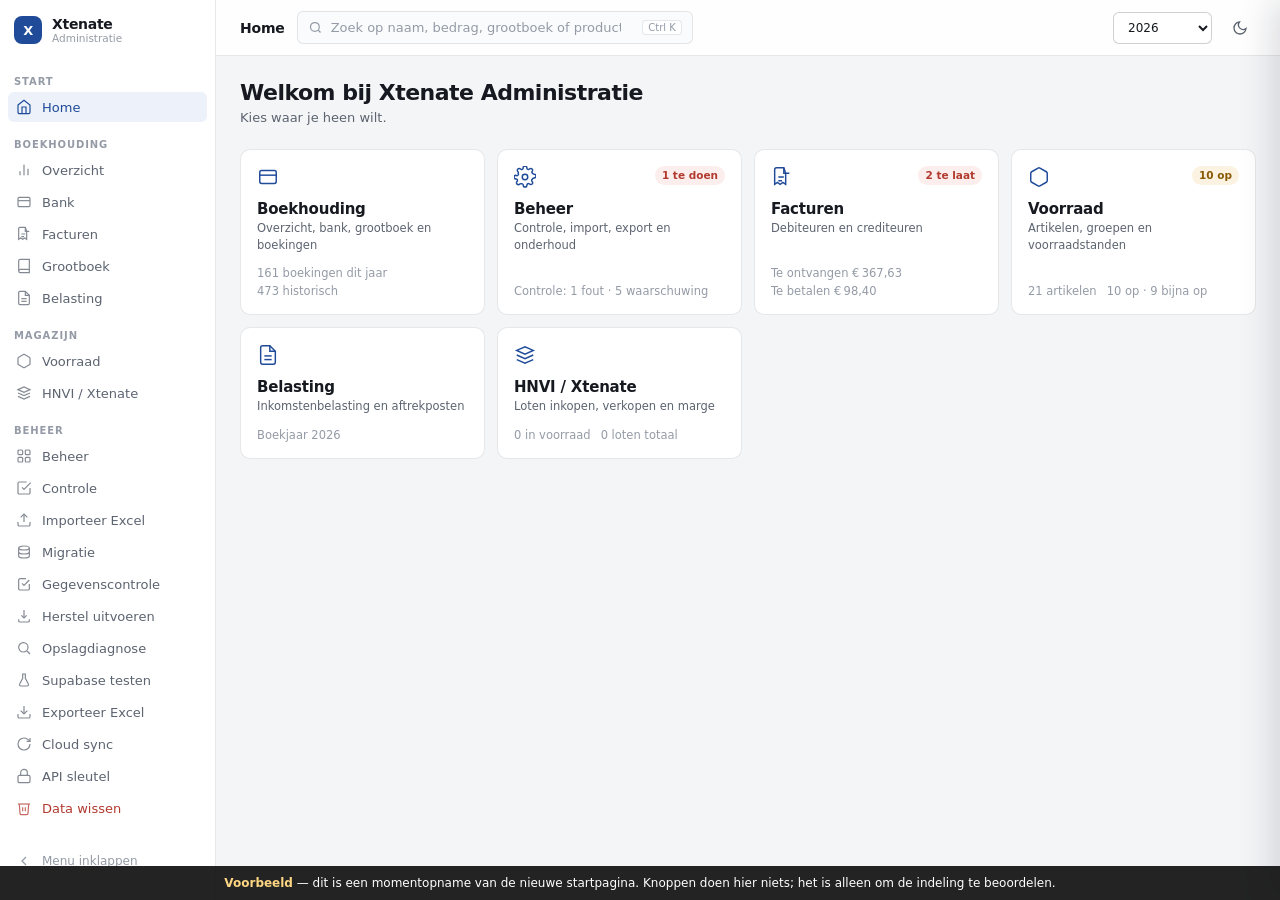
==== voorbeeld-home.html @ 15dc816d "Add files via upload" ====
<!doctype html>
<html lang="nl" data-theme="light"><head>
<meta charset="UTF-8">
<meta name="viewport" content="width=device-width, initial-scale=1.0">
<meta name="color-scheme" content="light dark">
<title>Xtenate Administratie</title>
<link rel="icon" href="icon-192.png">
<link rel="apple-touch-icon" href="icon-180.png">







<style>:root { --bg: #f4f5f7; --surface: #ffffff; --surface-2: #fafbfc; --surface-hover: #f4f5f7; --border: rgba(16,22,32,0.10); --border-strong: rgba(16,22,32,0.20); --text: #16191f; --text-muted: #5c6470; --text-hint: #949bA6; --accent: #1f4b99; --accent-bg: #ecf1fa; --accent-contrast: #ffffff; --green: #0e7a52; --green-bg: #e8f4ef; --red: #b23a2f; --red-bg: #fbeeec; --blue: #1f4b99; --blue-bg: #ecf1fa; --amber: #8a5a06; --amber-bg: #fbf2e2; --purple: #5245b8; --purple-bg: #eeecfa; --gray-bg: #eef0f3; --ch-1: #1f4b99; --ch-2: #0e7a52; --ch-3: #c2672a; --ch-4: #5245b8; --ch-5: #a03a6b; --ch-6: #4a7a94; --ch-grid: rgba(16,22,32,0.08); --radius: 10px; --radius-sm: 6px; --radius-lg: 14px; --shadow-sm: 0 1px 2px rgba(16,22,32,.05); --shadow-md: 0 4px 16px rgba(16,22,32,.10); --shadow-lg: -8px 0 32px rgba(16,22,32,.14); --sp-1: 4px; --sp-2: 8px; --sp-3: 12px; --sp-4: 16px; --sp-5: 24px; --sp-6: 32px; --sp-7: 48px; --sidebar-w: 216px; --sidebar-w-collapsed: 60px; --topbar-h: 56px; --content-max: 1180px; font-size: 14px; color-scheme: light; }
[data-theme="dark"] { --bg: #0e1116; --surface: #161a21; --surface-2: #1b2029; --surface-hover: #1f242e; --border: rgba(255,255,255,0.10); --border-strong: rgba(255,255,255,0.22); --text: #e6e9ee; --text-muted: #98a1ae; --text-hint: #6d7684; --accent: #7ba3e8; --accent-bg: #1a2435; --accent-contrast: #0e1116; --green: #4fc08d; --green-bg: #12271f; --red: #f08579; --red-bg: #2b1815; --blue: #7ba3e8; --blue-bg: #1a2435; --amber: #e0a94e; --amber-bg: #2a2010; --purple: #a89bf0; --purple-bg: #1f1b33; --gray-bg: #232935; --ch-1: #6f9ae8; --ch-2: #4fc08d; --ch-3: #e0955c; --ch-4: #a89bf0; --ch-5: #e07fae; --ch-6: #6fb1cc; --ch-grid: rgba(255,255,255,0.08); --shadow-sm: 0 1px 2px rgba(0,0,0,.4); --shadow-md: 0 4px 16px rgba(0,0,0,.45); --shadow-lg: -8px 0 32px rgba(0,0,0,.55); color-scheme: dark; }
* { box-sizing: border-box; margin: 0px; padding: 0px; }
body { font-family: -apple-system, BlinkMacSystemFont, "Segoe UI", Inter, system-ui, sans-serif; background: var(--bg); color: var(--text); min-height: 100vh; -webkit-font-smoothing: antialiased; font-feature-settings: "tnum", "cv05"; }
.num, .val, td, th, .metric .val, .kpi-val, table { font-variant-numeric: tabular-nums; }
.gbnr { font-family: ui-monospace, "SF Mono", "Cascadia Mono", Menlo, Consolas, monospace; font-size: 11px; letter-spacing: -0.2px; color: var(--text-muted); }
.eyebrow { font-size: 10px; font-weight: 600; text-transform: uppercase; letter-spacing: 0.9px; color: var(--text-hint); }
a { color: var(--accent); }
:focus-visible { outline: 2px solid var(--accent); outline-offset: 2px; border-radius: 3px; }
::-webkit-scrollbar { width: 10px; height: 10px; }
::-webkit-scrollbar-thumb { background-image: ; background-position-x: ; background-position-y: ; background-size: ; background-repeat: ; background-attachment: ; background-origin: ; background-color: ; border-radius: 6px; border: 3px solid transparent; background-clip: content-box; }
::-webkit-scrollbar-track { background: transparent; }
@media (prefers-reduced-motion: reduce) {
  *, ::before, ::after { transition: none !important; animation: auto ease 0s 1 normal none running none !important; }
}
.app { display: flex; min-height: 100vh; }
.sidebar { width: var(--sidebar-w); background: var(--surface); border-right: 1px solid var(--border); padding: var(--sp-4) 0 var(--sp-5); flex-shrink: 0; position: fixed; top: 0px; left: 0px; height: 100vh; overflow: hidden auto; z-index: 40; transition: width 0.18s; display: flex; flex-direction: column; }
body.nav-collapsed .sidebar { width: var(--sidebar-w-collapsed); }
.brand { display: flex; align-items: center; gap: 10px; padding: 0 14px var(--sp-4); }
.brand-mark { width: 28px; height: 28px; border-radius: 8px; flex-shrink: 0; background: var(--accent); color: var(--accent-contrast); display: flex; align-items: center; justify-content: center; font-size: 13px; font-weight: 700; letter-spacing: -0.5px; }
.brand-text { min-width: 0px; }
.brand-name { font-size: 14px; font-weight: 600; letter-spacing: -0.3px; white-space: nowrap; }
.brand-sub { font-size: 10.5px; color: var(--text-hint); white-space: nowrap; }
body.nav-collapsed .brand-text { display: none; }
.nav-section { font-size: 10px; font-weight: 600; text-transform: uppercase; letter-spacing: 0.9px; color: var(--text-hint); padding: var(--sp-4) 14px var(--sp-1); white-space: nowrap; }
body.nav-collapsed .nav-section { font-size: 0px; padding: var(--sp-3) 14px var(--sp-1); position: relative; }
body.nav-collapsed .nav-section::after { content: ""; display: block; height: 1px; background: var(--border); }
.nav-item { display: flex; align-items: center; gap: 10px; margin: 1px 8px; padding: 7px 8px; border-radius: var(--radius-sm); cursor: pointer; color: var(--text-muted); font-size: 13px; user-select: none; transition: background 0.12s, color 0.12s; white-space: nowrap; }
.nav-item:hover { color: var(--text); background: var(--surface-hover); }
.nav-item.active { color: var(--accent); background: var(--accent-bg); font-weight: 500; }
.nav-item svg { flex-shrink: 0; opacity: 0.75; }
.nav-item.active svg { opacity: 1; }
.nav-label { overflow: hidden; text-overflow: ellipsis; }
body.nav-collapsed .nav-label { display: none; }
body.nav-collapsed .nav-item { justify-content: center; padding: 8px; }
.nav-spacer { flex: 1 1 0%; }
.nav-collapse-btn { display: flex; align-items: center; gap: 10px; margin: var(--sp-2) 8px 0; padding: 7px 8px; border: none; background: none; cursor: pointer; color: var(--text-hint); font-size: 12px; font-family: inherit; border-radius: var(--radius-sm); width: calc(100% - 16px); }
.nav-collapse-btn:hover { background: var(--surface-hover); color: var(--text); }
.nav-collapse-btn svg { transition: transform 0.18s; flex-shrink: 0; }
body.nav-collapsed .nav-collapse-btn svg { transform: rotate(180deg); }
body.nav-collapsed .nav-collapse-btn { justify-content: center; }
body.nav-collapsed .nav-collapse-btn span { display: none; }
.main { margin-left: var(--sidebar-w); flex: 1 1 0%; min-width: 0px; transition: margin-left 0.18s; }
body.nav-collapsed .main { margin-left: var(--sidebar-w-collapsed); }
.topbar { position: sticky; top: 0px; z-index: 30; height: var(--topbar-h); background: color-mix(in srgb, var(--surface) 88%, transparent); backdrop-filter: blur(10px); border-bottom: 1px solid var(--border); display: flex; align-items: center; gap: var(--sp-3); padding: 0 var(--sp-5); }
.topbar-title { font-size: 14px; font-weight: 600; letter-spacing: -0.2px; white-space: nowrap; }
.topbar-spacer { flex: 1 1 0%; }
.menu-toggle { display: none; background: none; border: none; cursor: pointer; color: var(--text); padding: 6px; border-radius: var(--radius-sm); }
.menu-toggle:hover { background: var(--surface-hover); }
.page-wrap { padding: var(--sp-5); max-width: var(--content-max); }
.page { display: none; }
.page.active { display: block; }
.page-head { display: flex; align-items: baseline; gap: var(--sp-3); margin-bottom: var(--sp-4); flex-wrap: wrap; }
.page-title { font-size: 21px; font-weight: 600; letter-spacing: -0.5px; }
.page-sub { font-size: 12.5px; color: var(--text-muted); }
.section-head { display: flex; align-items: center; justify-content: space-between; gap: var(--sp-3); margin: var(--sp-5) 0 var(--sp-3); }
.section-head:first-child { margin-top: 0px; }
.nav-backdrop { display: none; position: fixed; inset: 0px; background: rgba(0, 0, 0, 0.45); z-index: 35; }
.nav-backdrop.open { display: block; }
.page > .page-title { margin-bottom: var(--sp-4); }
.kpi-grid { display: grid; grid-template-columns: repeat(4, 1fr); gap: var(--sp-3); margin-bottom: var(--sp-3); }
.kpi { background: var(--surface); border: 1px solid var(--border); border-radius: var(--radius); padding: var(--sp-4); box-shadow: var(--shadow-sm); min-width: 0px; }
.kpi-lbl { font-size: 11px; color: var(--text-muted); margin-bottom: 6px; display: flex; align-items: center; gap: 5px; }
.kpi-val { font-size: 24px; font-weight: 600; letter-spacing: -0.8px; line-height: 1.15; }
.kpi-sub { font-size: 11px; color: var(--text-hint); margin-top: 5px; }
.kpi--secondary { padding: var(--sp-3) var(--sp-4); }
.kpi--secondary .kpi-val { font-size: 17px; letter-spacing: -0.4px; }
.metrics { display: grid; grid-template-columns: repeat(auto-fit, minmax(150px, 1fr)); gap: var(--sp-3); margin-bottom: var(--sp-4); }
.metric { background: var(--surface); border: 1px solid var(--border); border-radius: var(--radius); padding: var(--sp-3) var(--sp-4); box-shadow: var(--shadow-sm); min-width: 0px; }
.metric .lbl { font-size: 11px; color: var(--text-muted); margin-bottom: 6px; }
.metric .val { font-size: 19px; font-weight: 600; letter-spacing: -0.4px; line-height: 1.15; }
.metric .sub { font-size: 11px; color: var(--text-hint); margin-top: 5px; }
.pos { color: var(--green); }
.neg { color: var(--red); }
.muted { color: var(--text-muted); }
.card { background: var(--surface); border: 1px solid var(--border); border-radius: var(--radius); padding: var(--sp-4); margin-bottom: var(--sp-3); box-shadow: var(--shadow-sm); }
.card-title { font-size: 11px; font-weight: 600; text-transform: uppercase; letter-spacing: 0.8px; color: var(--text-muted); margin-bottom: var(--sp-4); }
.card-flush { padding: 0px; }
.card-flush .card-title { padding: var(--sp-4) var(--sp-4) 0; margin-bottom: var(--sp-3); }
.grid2 { display: grid; grid-template-columns: 1fr 1fr; gap: var(--sp-3); margin-bottom: var(--sp-3); }
.grid3 { display: grid; grid-template-columns: 2fr 1fr; gap: var(--sp-3); margin-bottom: var(--sp-3); }
.chart-box { position: relative; height: 220px; }
.chart-box.sm { height: 180px; }
.badge { display: inline-block; font-size: 10px; font-weight: 500; padding: 2px 7px; border-radius: 20px; white-space: nowrap; }
.badge-green { background: var(--green-bg); color: var(--green); }
.badge-red { background: var(--red-bg); color: var(--red); }
.badge-blue { background: var(--blue-bg); color: var(--blue); }
.badge-amber { background: var(--amber-bg); color: var(--amber); }
.badge-purple { background: var(--purple-bg); color: var(--purple); }
.badge-gray { background: var(--gray-bg); color: var(--text-muted); }
.table-wrap { overflow-x: auto; }
.table-scroll { max-height: 560px; overflow-y: auto; }
table { width: 100%; border-collapse: collapse; font-size: 12.5px; }
th { text-align: left; color: var(--text-muted); font-weight: 500; font-size: 11px; padding: 9px 10px; border-bottom: 1px solid var(--border); white-space: nowrap; position: sticky; top: 0px; z-index: 2; background: var(--surface-2); }
.table-scroll th { box-shadow: inset 0 -1px 0 var(--border); }
td { padding: 8px 10px; border-bottom: 1px solid var(--border); vertical-align: middle; }
tbody tr:last-child td { border-bottom: none; }
tbody tr:hover td { background: var(--surface-hover); }
.td-trunc { max-width: 220px; overflow: hidden; text-overflow: ellipsis; white-space: nowrap; }
.row-click { cursor: pointer; }
.row-click.is-selected td { background: var(--accent-bg); }
th.sortable { cursor: pointer; user-select: none; }
th.sortable:hover { color: var(--text); }
th.sortable::after { content: "↕"; opacity: 0.28; margin-left: 5px; font-size: 10px; }
th.sortable.sort-asc::after { content: "↑"; opacity: 1; color: var(--accent); }
th.sortable.sort-desc::after { content: "↓"; opacity: 1; color: var(--accent); }
.empty { text-align: center; padding: var(--sp-7) var(--sp-4); color: var(--text-muted); }
.empty-icon { width: 40px; height: 40px; margin: 0 auto var(--sp-3); border-radius: var(--radius); background: var(--gray-bg); display: flex; align-items: center; justify-content: center; color: var(--text-hint); }
.empty-title { font-size: 13.5px; font-weight: 500; color: var(--text); margin-bottom: 4px; }
.empty-text { font-size: 12.5px; max-width: 340px; margin: 0px auto; line-height: 1.55; }
.empty-text + .btn { margin-top: var(--sp-4); }
.toolbar { display: flex; gap: var(--sp-2); margin-bottom: var(--sp-4); align-items: center; flex-wrap: wrap; }
select, input[type="text"], input[type="number"], input[type="date"], input[type="search"], input[type="password"] { font-size: 12.5px; padding: 7px 10px; border: 1px solid var(--border-strong); border-radius: var(--radius-sm); background: var(--surface); color: var(--text); outline: none; font-family: inherit; }
select:hover, input:hover { border-color: var(--text-hint); }
select:focus, input:focus { border-color: var(--accent); box-shadow: 0 0 0 3px var(--accent-bg); }
label { color: var(--text-muted); }
.btn { font-size: 12.5px; padding: 7px 14px; border: 1px solid var(--border-strong); border-radius: var(--radius-sm); background: var(--surface); color: var(--text); cursor: pointer; font-family: inherit; display: inline-flex; align-items: center; gap: 6px; transition: background 0.12s, border-color 0.12s; }
.btn:hover { background: var(--surface-hover); border-color: var(--text-hint); }
.btn-primary { background: var(--accent); color: var(--accent-contrast); border-color: var(--accent); }
.btn-primary:hover { background: var(--accent); border-color: var(--accent); filter: brightness(1.08); }
.btn-danger { color: var(--red); border-color: var(--red); background: rgba(255, 59, 48, 0.1); }
.btn-danger:hover { background: rgba(255, 59, 48, 0.2); border-color: var(--red); }
.btn-ghost { border-color: transparent; background: none; }
.btn-ghost:hover { background: var(--surface-hover); border-color: transparent; }
.btn-ml { margin-left: auto; }
.btn-sm { font-size: 11px; padding: 4px 9px; }
.btn-icon { padding: 7px; }
.icon-btn { width: 32px; height: 32px; display: inline-flex; align-items: center; justify-content: center; border: 1px solid transparent; border-radius: var(--radius-sm); background: none; color: var(--text-muted); cursor: pointer; flex-shrink: 0; }
.icon-btn:hover { background: var(--surface-hover); color: var(--text); }
.search-wrap { position: relative; flex: 1 1 0%; max-width: 440px; }
.search-field { display: flex; align-items: center; gap: 8px; background: var(--surface-2); border: 1px solid var(--border); border-radius: var(--radius-sm); padding: 0px 10px; }
.search-field:focus-within { border-color: var(--accent); box-shadow: 0 0 0 3px var(--accent-bg); }
.search-field svg { color: var(--text-hint); flex-shrink: 0; }
#global-search { flex: 1 1 0%; border: none; background: none; padding: 8px 0px; font-size: 13px; color: var(--text); outline: none; min-width: 0px; }
#global-search:hover, #global-search:focus { border: none; box-shadow: none; }
#global-search::placeholder { color: var(--text-hint); }
.kbd { font-size: 10px; font-family: inherit; color: var(--text-hint); border: 1px solid var(--border); border-radius: 4px; padding: 1px 5px; background: var(--surface); white-space: nowrap; flex-shrink: 0; }
.search-results { display: none; position: absolute; top: calc(100% + 6px); left: 0px; right: 0px; background: var(--surface); border: 1px solid var(--border); border-radius: var(--radius); box-shadow: var(--shadow-md); max-height: 60vh; overflow-y: auto; z-index: 50; padding: 6px; }
.search-results.open { display: block; }
.sr-group { font-size: 10px; font-weight: 600; text-transform: uppercase; letter-spacing: 0.8px; color: var(--text-hint); padding: 8px 10px 4px; }
.sr-item { display: flex; align-items: center; gap: 10px; padding: 8px 10px; border-radius: var(--radius-sm); cursor: pointer; }
.sr-item:hover, .sr-item.is-active { background: var(--surface-hover); }
.sr-main { flex: 1 1 0%; min-width: 0px; }
.sr-title { font-size: 12.5px; overflow: hidden; text-overflow: ellipsis; white-space: nowrap; }
.sr-meta { font-size: 10.5px; color: var(--text-muted); margin-top: 1px; }
.sr-amount { font-size: 12.5px; font-weight: 600; flex-shrink: 0; }
.sr-empty { padding: var(--sp-4) 10px; font-size: 12.5px; color: var(--text-muted); text-align: center; }
.drawer-backdrop { display: none; position: fixed; inset: 0px; background: rgba(0, 0, 0, 0.3); z-index: 60; }
.drawer-backdrop.open { display: block; }
.drawer { position: fixed; top: 0px; right: 0px; height: 100vh; width: 380px; max-width: 92vw; background: var(--surface); border-left: 1px solid var(--border); box-shadow: var(--shadow-lg); z-index: 61; transform: translateX(100%); transition: transform 0.2s; display: flex; flex-direction: column; }
.drawer.open { transform: translateX(0px); }
.drawer-head { display: flex; align-items: center; justify-content: space-between; gap: var(--sp-3); padding: var(--sp-4) var(--sp-4); border-bottom: 1px solid var(--border); }
.drawer-head h3 { font-size: 14px; font-weight: 600; letter-spacing: -0.2px; }
.drawer-body { padding: var(--sp-4); overflow-y: auto; flex: 1 1 0%; }
.drawer-amount { font-size: 26px; font-weight: 600; letter-spacing: -0.8px; margin-bottom: 2px; }
.drawer-when { font-size: 12px; color: var(--text-muted); margin-bottom: var(--sp-5); }
.dl-row { display: flex; justify-content: space-between; gap: var(--sp-4); padding: 9px 0px; border-bottom: 1px solid var(--border); font-size: 12.5px; }
.dl-row:last-child { border-bottom: none; }
.dl-key { color: var(--text-muted); flex-shrink: 0; }
.dl-val { text-align: right; word-break: break-word; }
.modal-overlay { display: none; position: fixed; inset: 0px; background: rgba(0, 0, 0, 0.4); z-index: 100; align-items: center; justify-content: center; padding: var(--sp-4); }
.modal-overlay.open { display: flex; }
.modal { background: var(--surface); border-radius: var(--radius-lg); border: 1px solid var(--border); padding: var(--sp-5); width: 460px; max-width: 100%; max-height: 90vh; overflow-y: auto; box-shadow: var(--shadow-md); }
.modal h3 { font-size: 15px; font-weight: 600; margin-bottom: var(--sp-4); letter-spacing: -0.3px; }
.form-grid { display: grid; grid-template-columns: 1fr 1fr; gap: var(--sp-3); }
.form-group { display: flex; flex-direction: column; gap: 4px; }
.form-group.full { grid-column: 1 / -1; }
.form-group label { font-size: 11px; font-weight: 500; color: var(--text-muted); }
.form-group select, .form-group input { width: 100%; }
.modal-actions { display: flex; flex-wrap: wrap; gap: var(--sp-2); justify-content: flex-end; margin-top: var(--sp-4); }
.alert { border-radius: var(--radius-sm); padding: 10px 14px; font-size: 12px; margin-bottom: var(--sp-4); display: flex; gap: 8px; align-items: flex-start; line-height: 1.5; }
.alert-warn { background: var(--amber-bg); color: var(--amber); border: 1px solid color-mix(in srgb, var(--amber) 25%, transparent); }
.alert-info { background: var(--blue-bg); color: var(--blue); border: 1px solid color-mix(in srgb, var(--blue) 25%, transparent); }
.alert-ok { background: var(--green-bg); color: var(--green); border: 1px solid color-mix(in srgb, var(--green) 25%, transparent); }
.alert-error { background: var(--red-bg); color: var(--red); border: 1px solid color-mix(in srgb, var(--red) 25%, transparent); }
.vtabs { display: flex; gap: var(--sp-2); margin-bottom: var(--sp-4); border-bottom: 1px solid var(--border); }
.vtab { padding: 8px 14px; cursor: pointer; font-size: 13px; color: var(--text-muted); border-bottom: 2px solid transparent; margin-bottom: -1px; }
.vtab.active { color: var(--accent); border-bottom-color: var(--accent); font-weight: 500; }
.uitsch-grid { display: grid; grid-template-columns: 1fr 1fr; gap: var(--sp-2); }
.uitsch-item { background: var(--surface); border: 1px solid var(--border); border-radius: var(--radius); padding: 11px 14px; display: flex; align-items: center; gap: 10px; box-shadow: var(--shadow-sm); }
.uitsch-icon { width: 32px; height: 32px; border-radius: var(--radius-sm); display: flex; align-items: center; justify-content: center; flex-shrink: 0; }
.uitsch-info { flex: 1 1 0%; min-width: 0px; }
.uitsch-naam { font-size: 12px; overflow: hidden; text-overflow: ellipsis; white-space: nowrap; }
.uitsch-meta { font-size: 10px; color: var(--text-muted); margin-top: 1px; }
.uitsch-bedrag { font-size: 12.5px; font-weight: 600; flex-shrink: 0; }
.ib-row { display: flex; justify-content: space-between; padding: 7px 0px; border-bottom: 1px solid var(--border); font-size: 12.5px; }
.ib-row:last-child { border-bottom: none; }
.ib-total { display: flex; justify-content: space-between; padding: 10px 0px 0px; font-size: 13.5px; font-weight: 600; border-top: 1px solid var(--border-strong); margin-top: 4px; letter-spacing: -0.2px; }
.stock-ok { background: var(--green-bg); color: var(--green); font-size: 10px; font-weight: 500; padding: 2px 7px; border-radius: 20px; }
.stock-uit { background: var(--red-bg); color: var(--red); font-size: 10px; font-weight: 500; padding: 2px 7px; border-radius: 20px; }
.sell-link { color: var(--accent); cursor: pointer; font-size: 11px; text-decoration: underline; }
.tbl-compact { font-size: 12.5px; }
.tbl-compact td { padding: 7px 10px; }
.tbl-compact th { padding: 8px 10px; }
.gb-rij { cursor: pointer; }
.gb-rij:focus-visible { outline-offset: -2px; }
.table-totaal { display: flex; align-items: center; justify-content: space-between; padding: 11px 16px; border-top: 1px solid var(--border-strong); font-size: 12px; color: var(--text-muted); background: var(--surface-2); border-radius: 0 0 var(--radius) var(--radius); }
.table-totaal:empty { display: none; }
.vtab { border-radius: var(--radius-sm) var(--radius-sm) 0 0; }
.vtabs { overflow-x: auto; scrollbar-width: none; }
.vtabs::-webkit-scrollbar { display: none; }
.vtab { white-space: nowrap; }
.bulkbar { display: flex; align-items: center; gap: var(--sp-2); background: var(--accent-bg); border: 1px solid color-mix(in srgb, var(--accent) 30%, transparent); border-radius: var(--radius); padding: 9px var(--sp-4); margin-bottom: var(--sp-3); font-size: 12.5px; color: var(--text); flex-wrap: wrap; }
.meldbar { display: flex; align-items: center; gap: var(--sp-3); background: var(--surface); border: 1px solid var(--border); border-radius: var(--radius); padding: 9px var(--sp-4); margin-bottom: var(--sp-3); font-size: 12.5px; box-shadow: var(--shadow-sm); }
.meldbar span { flex: 1 1 0%; }
.vtab-actie { color: var(--accent); font-weight: 500; }
.vtab-actie:hover { background: var(--accent-bg); }
.groep-rij { display: flex; align-items: center; gap: var(--sp-2); }
.groep-rij input { flex: 1 1 0%; min-width: 0px; }
.ctrl-regel { border-bottom: 1px solid var(--border); }
.ctrl-regel:last-child { border-bottom: none; }
.ctrl-kop { display: flex; align-items: center; gap: var(--sp-3); width: 100%; padding: 11px var(--sp-4); background: none; border: none; font-family: inherit; font-size: 13px; color: var(--text); text-align: left; cursor: pointer; }
.ctrl-kop[disabled] { cursor: default; }
.ctrl-kop:not([disabled]):hover { background: var(--surface-hover); }
.ctrl-icoon { width: 22px; height: 22px; border-radius: 50%; flex-shrink: 0; display: flex; align-items: center; justify-content: center; }
.ctrl-titel { flex: 1 1 0%; min-width: 0px; }
.ctrl-goed { font-size: 11px; color: var(--text-hint); flex-shrink: 0; }
.ctrl-pijl { color: var(--text-hint); display: flex; flex-shrink: 0; transition: transform 0.15s; }
.ctrl-regel.is-open .ctrl-pijl { transform: rotate(180deg); }
.ctrl-detail { padding: 0 var(--sp-4) var(--sp-4) 50px; }
.ctrl-uitleg { font-size: 12px; color: var(--text-muted); line-height: 1.55; margin-bottom: var(--sp-3); max-width: 62ch; }
.ctrl-items { display: flex; flex-direction: column; gap: 4px; }
.ctrl-item { display: flex; align-items: center; gap: var(--sp-3); width: 100%; padding: 8px 10px; text-align: left; background: var(--surface-2); border: 1px solid var(--border); border-radius: var(--radius-sm); cursor: pointer; font-family: inherit; color: var(--text); }
.ctrl-item:hover { border-color: var(--accent); background: var(--accent-bg); }
.ctrl-item-main { flex: 1 1 0%; min-width: 0px; }
.ctrl-item-label { display: block; font-size: 12.5px; overflow: hidden; text-overflow: ellipsis; white-space: nowrap; }
.ctrl-item-sub { display: block; font-size: 11px; color: var(--text-muted); margin-top: 1px; }
.ctrl-item-ga { font-size: 11px; color: var(--accent); flex-shrink: 0; white-space: nowrap; }
.ctrl-meer { font-size: 11.5px; color: var(--text-hint); padding: 6px 10px; }
@media (max-width: 720px) {
  .ctrl-detail { padding-left: var(--sp-4); }
  .ctrl-item-ga { display: none; }
}
.ctrl-ok .ctrl-icoon { background: var(--green-bg); color: var(--green); }
.ctrl-waarschuwing .ctrl-icoon { background: var(--amber-bg); color: var(--amber); }
.ctrl-fout .ctrl-icoon { background: var(--red-bg); color: var(--red); }
.ctrl-fout .ctrl-titel { font-weight: 500; }
.ctrl-item { flex-wrap: wrap; padding: 0px; overflow: hidden; }
.ctrl-item-main { flex: 1 1 0%; min-width: 0px; display: block; text-align: left; background: none; border: none; font-family: inherit; color: inherit; padding: 9px 10px; cursor: pointer; }
.ctrl-item-main:hover { background: var(--surface-hover); }
.ctrl-item-acties { display: flex; gap: 2px; align-items: center; padding: 0px 8px 0px 0px; flex-shrink: 0; }
.ctrl-item-acties .btn { color: var(--text-muted); }
.ctrl-item-acties .btn:hover { color: var(--text); }
.ctrl-item-ga { display: block; font-size: 11px; color: var(--accent); margin-top: 3px; }
.ctrl-controle-acties { display: flex; align-items: center; gap: var(--sp-3); margin-bottom: var(--sp-3); }
@media (max-width: 720px) {
  .ctrl-item-acties { padding: 0px 8px 8px; width: 100%; justify-content: flex-end; }
  .ctrl-item-ga { display: none; }
}
.auth-scherm { position: fixed; inset: 0px; z-index: 200; background: var(--bg); display: flex; align-items: center; justify-content: center; padding: var(--sp-4); }
body.niet-ingelogd .app { visibility: hidden; }
.auth-kaart { background: var(--surface); border: 1px solid var(--border); border-radius: var(--radius-lg); box-shadow: var(--shadow-md); padding: var(--sp-6); width: 380px; max-width: 100%; }
.auth-merk { display: flex; align-items: center; gap: 12px; margin-bottom: var(--sp-6); }
.auth-naam { font-size: 15px; font-weight: 600; letter-spacing: -0.3px; }
.auth-sub { font-size: 11.5px; color: var(--text-hint); }
.auth-tekst { font-size: 12.5px; color: var(--text-muted); line-height: 1.6; }
.auth-tekst code { font-family: var(--font-mono, ui-monospace, monospace); font-size: 11.5px; background: var(--gray-bg); padding: 1px 5px; border-radius: 4px; }
.auth-herstel { margin-top: var(--sp-3); }
.auth-probleem-titel { font-size: 14px; font-weight: 600; margin-bottom: 6px; color: var(--red); }
.auth-voet { font-size: 11px; color: var(--text-hint); text-align: center; margin-top: var(--sp-4); }
.auth-kaart .form-group input { width: 100%; padding: 9px 11px; font-size: 13px; }
.account-blok { margin: var(--sp-2) 8px 0; padding: var(--sp-3) 8px 0; border-top: 1px solid var(--border); }
.account-info { display: flex; align-items: center; gap: 8px; font-size: 11.5px; color: var(--text-muted); margin-bottom: 6px; min-width: 0px; }
.account-email { overflow: hidden; text-overflow: ellipsis; white-space: nowrap; }
.account-blok .btn { width: 100%; justify-content: flex-start; color: var(--text-muted); }
.account-blok .btn:hover { color: var(--text); }
body.nav-collapsed .account-email, body.nav-collapsed .account-uitlog-tekst { display: none; }
body.nav-collapsed .account-info { justify-content: center; }
body.nav-collapsed .account-blok .btn { justify-content: center; }
@media (max-width: 720px) {
  body.nav-collapsed .account-email, body.nav-collapsed .account-uitlog-tekst { display: inline; }
  .auth-kaart { padding: var(--sp-5); }
}
.mig-fasen { display: flex; align-items: center; gap: 6px; flex-wrap: wrap; padding: var(--sp-3) 0 var(--sp-4); margin-bottom: var(--sp-3); border-bottom: 1px solid var(--border); }
.mig-fase { display: flex; align-items: center; gap: 6px; font-size: 12px; white-space: nowrap; }
.mig-bol { width: 20px; height: 20px; border-radius: 50%; flex-shrink: 0; display: flex; align-items: center; justify-content: center; font-size: 11px; font-weight: 600; }
.mig-fase.klaar { color: var(--green); }
.mig-fase.klaar .mig-bol { background: var(--green-bg); color: var(--green); }
.mig-fase.bezig { color: var(--accent); font-weight: 500; }
.mig-fase.bezig .mig-bol { background: var(--accent); color: var(--accent-contrast); }
.mig-fase.wacht { color: var(--text-hint); }
.mig-fase.wacht .mig-bol { background: var(--gray-bg); color: var(--text-hint); }
.mig-pijl { color: var(--text-hint); font-size: 12px; }
.home-welkom { margin-bottom: var(--sp-5, 20px); }
.home-titel { font-size: 22px; font-weight: 600; letter-spacing: -0.5px; margin: 0px 0px 4px; line-height: 1.2; }
.home-sub { font-size: 13px; color: var(--text-muted); margin: 0px; }
.home-tegels { display: grid; grid-template-columns: repeat(auto-fill, minmax(210px, 1fr)); gap: var(--sp-3); }
.home-tegel { display: flex; flex-direction: column; align-items: flex-start; gap: 2px; text-align: left; width: 100%; min-width: 0px; padding: var(--sp-4); min-height: 132px; background: var(--surface); border: 1px solid var(--border); border-radius: var(--radius); cursor: pointer; font: inherit; color: inherit; transition: border-color 0.12s, background 0.12s, transform 0.12s; }
.home-tegel:hover { background: var(--surface-hover); border-color: var(--border-strong); }
.home-tegel:active { transform: translateY(1px); }
.home-tegel:focus-visible { outline: 2px solid var(--accent); outline-offset: 2px; }
.home-tegel-kop { display: flex; align-items: flex-start; justify-content: space-between; width: 100%; min-width: 0px; gap: 8px; margin-bottom: 10px; flex-wrap: wrap; }
.home-tegel-icoon { color: var(--accent); display: flex; }
.home-tegel-icoon svg { width: 22px; height: 22px; }
.home-tegel-merk { font-size: 10.5px; font-weight: 600; line-height: 1.4; padding: 2px 7px; border-radius: 999px; white-space: nowrap; background: var(--gray-bg, var(--surface-hover)); color: var(--text-muted); min-width: 0px; overflow-wrap: anywhere; }
.home-tegel-merk-fout { background: var(--red-bg); color: var(--red); }
.home-tegel-merk-waarschuwing { background: var(--amber-bg); color: var(--amber); }
.home-tegel-merk-info { background: var(--accent-bg); color: var(--accent); }
.home-tegel-titel { font-size: 15px; font-weight: 600; letter-spacing: -0.2px; overflow-wrap: anywhere; }
.home-tegel-uitleg { font-size: 11.5px; color: var(--text-muted); line-height: 1.45; }
.home-tegel-regels { margin-top: auto; padding-top: 10px; display: flex; flex-wrap: wrap; gap: 4px 10px; font-size: 11.5px; color: var(--text-hint); }
@media (max-width: 400px) {
  .home-tegels { grid-template-columns: repeat(2, minmax(0px, 1fr)); gap: var(--sp-2); }
  .home-tegel { min-height: 118px; padding: var(--sp-3); }
  .home-tegel-titel { font-size: 14px; }
  .home-tegel-uitleg { display: none; }
}
.beheer-groep { margin-bottom: var(--sp-5, 20px); }
.beheer-groep-kop { font-size: 11px; font-weight: 600; text-transform: uppercase; letter-spacing: 0.8px; color: var(--text-muted); margin-bottom: var(--sp-3); }
.home-tegel-gevaar .home-tegel-icoon { color: var(--red); }
.home-tegel-gevaar:hover { border-color: var(--red); background: var(--red-bg); }
@media (max-width: 1080px) {
  .kpi-grid { grid-template-columns: repeat(2, 1fr); }
  .grid3 { grid-template-columns: 1fr; }
}
@media (max-width: 860px) {
  .grid2 { grid-template-columns: 1fr; }
  .uitsch-grid { grid-template-columns: 1fr; }
}
@media (max-width: 720px) {
  .sidebar { transform: translateX(-100%); transition: transform 0.2s; width: var(--sidebar-w); }
  body.nav-open .sidebar { transform: translateX(0px); }
  body.nav-collapsed .sidebar { width: var(--sidebar-w); }
  .main, body.nav-collapsed .main { margin-left: 0px; }
  .menu-toggle { display: inline-flex; }
  .nav-collapse-btn { display: none; }
  body.nav-collapsed .nav-label, body.nav-collapsed .brand-text { display: block; }
  body.nav-collapsed .nav-item { justify-content: flex-start; padding: 7px 8px; }
  body.nav-collapsed .nav-section { font-size: 10px; }
  body.nav-collapsed .nav-section::after { display: none; }
  .topbar { padding: 0 var(--sp-3); gap: var(--sp-2); }
  .topbar-title { display: none; }
  .page-wrap { padding: var(--sp-4) var(--sp-3); }
  .kpi-grid { grid-template-columns: repeat(2, 1fr); gap: var(--sp-2); }
  .kpi { padding: var(--sp-3); }
  .kpi-val { font-size: 19px; }
  .form-grid { grid-template-columns: 1fr; }
  .form-group.full { grid-column: 1; }
  .modal { padding: var(--sp-4); }
  .drawer { width: 100%; }
  .search-wrap { max-width: none; }
  .kbd { display: none; }
  .chart-box { height: 190px; }
}
@media (max-width: 460px) {
  .kpi-grid { grid-template-columns: 1fr; }
  .toolbar { gap: 6px; }
  .toolbar select, .toolbar input { flex: 1 1 44%; min-width: 0px; }
  .btn-ml { margin-left: 0px; flex: 1 1 100%; justify-content: center; }
}

      /* Alleen voor dit voorbeeldbestand */
      .voorbeeld-balk { position:fixed; bottom:0; left:0; right:0; z-index:9999;
        background:#111; color:#fff; font:12px/1.5 system-ui,sans-serif;
        padding:8px 14px; text-align:center; opacity:.92; }
      .voorbeeld-balk b { color:#ffd479; }
    </style></head>
<body class="">

<!-- INLOGSCHERM -->


<div class="app">

<div class="nav-backdrop" id="nav-backdrop" data-onclick="sluitMobielMenu()"></div>

<nav class="sidebar" aria-label="Hoofdmenu">
  <div class="brand">
    <div class="brand-mark" aria-hidden="true">X</div>
    <div class="brand-text">
      <div class="brand-name">Xtenate</div>
      <div class="brand-sub">Administratie</div>
    </div>
  </div>

  <div class="nav-section">Start</div>
  <div class="nav-item active" data-page="home" title="Home" data-onclick="nav('home',this)">
    <svg width="16" height="16" viewBox="0 0 24 24" fill="none" stroke="currentColor" stroke-width="1.8"><path d="M3 9l9-7 9 7v11a2 2 0 01-2 2H5a2 2 0 01-2-2z"></path><polyline points="9 22 9 12 15 12 15 22"></polyline></svg>
    <span class="nav-label">Home</span>
  </div>

  <div class="nav-section">Boekhouding</div>
  <div class="nav-item" data-page="overzicht" title="Overzicht" data-onclick="nav('overzicht',this)">
    <svg width="16" height="16" viewBox="0 0 24 24" fill="none" stroke="currentColor" stroke-width="1.8"><line x1="18" y1="20" x2="18" y2="10"></line><line x1="12" y1="20" x2="12" y2="4"></line><line x1="6" y1="20" x2="6" y2="14"></line></svg>
    <span class="nav-label">Overzicht</span>
  </div>
  <div class="nav-item" data-page="bank" title="Bank" data-onclick="nav('bank',this)">
    <svg width="16" height="16" viewBox="0 0 24 24" fill="none" stroke="currentColor" stroke-width="1.8"><rect x="3" y="5" width="18" height="14" rx="2"></rect><path d="M3 10h18"></path></svg>
    <span class="nav-label">Bank</span>
  </div>
  <div class="nav-item" data-page="facturen" title="Facturen" data-onclick="nav('facturen',this)">
    <svg width="16" height="16" viewBox="0 0 24 24" fill="none" stroke="currentColor" stroke-width="1.8"><path d="M14 2H6a2 2 0 00-2 2v16l3-2 3 2 3-2 3 2V8z"></path><path d="M14 2v6h6"></path><path d="M8 12h6M8 16h4"></path></svg>
    <span class="nav-label">Facturen</span>
  </div>
  <div class="nav-item" data-page="grootboek" title="Grootboek" data-onclick="nav('grootboek',this)">
    <svg width="16" height="16" viewBox="0 0 24 24" fill="none" stroke="currentColor" stroke-width="1.8"><path d="M4 19.5A2.5 2.5 0 016.5 17H20"></path><path d="M6.5 2H20v20H6.5A2.5 2.5 0 014 19.5v-15A2.5 2.5 0 016.5 2z"></path></svg>
    <span class="nav-label">Grootboek</span>
  </div>
  <div class="nav-item" data-page="belasting" title="Belasting" data-onclick="nav('belasting',this)">
    <svg width="16" height="16" viewBox="0 0 24 24" fill="none" stroke="currentColor" stroke-width="1.8"><path d="M14 2H6a2 2 0 00-2 2v16a2 2 0 002 2h12a2 2 0 002-2V8z"></path><polyline points="14 2 14 8 20 8"></polyline><line x1="16" y1="13" x2="8" y2="13"></line><line x1="16" y1="17" x2="8" y2="17"></line></svg>
    <span class="nav-label">Belasting</span>
  </div>


  <div class="nav-section">Magazijn</div>
  <div class="nav-item" data-page="voorraad" title="Voorraad" data-onclick="nav('voorraad',this)">
    <svg width="16" height="16" viewBox="0 0 24 24" fill="none" stroke="currentColor" stroke-width="1.8"><path d="M21 16V8a2 2 0 00-1-1.73l-7-4a2 2 0 00-2 0l-7 4A2 2 0 003 8v8a2 2 0 001 1.73l7 4a2 2 0 002 0l7-4A2 2 0 0021 16z"></path></svg>
    <span class="nav-label">Voorraad</span>
  </div>
  <div class="nav-item" data-page="hnvi" title="HNVI / Xtenate" data-onclick="nav('hnvi',this)">
    <svg width="16" height="16" viewBox="0 0 24 24" fill="none" stroke="currentColor" stroke-width="1.8"><path d="M3 7l9-4 9 4-9 4-9-4z"></path><path d="M3 12l9 4 9-4"></path><path d="M3 17l9 4 9-4"></path></svg>
    <span class="nav-label">HNVI / Xtenate</span>
  </div>

  <div class="nav-section">Beheer</div>
  <div class="nav-item" data-page="beheer" title="Beheer" data-onclick="nav('beheer',this)">
    <svg width="16" height="16" viewBox="0 0 24 24" fill="none" stroke="currentColor" stroke-width="1.8"><rect x="3" y="3" width="7" height="7" rx="1.5"></rect><rect x="14" y="3" width="7" height="7" rx="1.5"></rect><rect x="3" y="14" width="7" height="7" rx="1.5"></rect><rect x="14" y="14" width="7" height="7" rx="1.5"></rect></svg>
    <span class="nav-label">Beheer</span>
  </div>
  <div class="nav-item" data-page="controle" title="Controle" data-onclick="nav('controle',this)">
    <svg width="16" height="16" viewBox="0 0 24 24" fill="none" stroke="currentColor" stroke-width="1.8"><path d="M9 11l3 3L22 4"></path><path d="M21 12v7a2 2 0 01-2 2H5a2 2 0 01-2-2V5a2 2 0 012-2h11"></path></svg>
    <span class="nav-label">Controle</span>
  </div>
  <div class="nav-item" title="Importeer Excel" data-onclick="document.getElementById('import-file').click()">
    <svg width="16" height="16" viewBox="0 0 24 24" fill="none" stroke="currentColor" stroke-width="1.8"><path d="M21 15v4a2 2 0 01-2 2H5a2 2 0 01-2-2v-4"></path><polyline points="17 8 12 3 7 8"></polyline><line x1="12" y1="3" x2="12" y2="15"></line></svg>
    <span class="nav-label">Importeer Excel</span>
  </div>
  <input type="file" id="import-file" accept=".xlsx" style="display:none">
  <div class="nav-item" title="Migratie naar Supabase" data-onclick="openMigratieModal()">
    <svg width="16" height="16" viewBox="0 0 24 24" fill="none" stroke="currentColor" stroke-width="1.8"><path d="M4 6a8 3 0 1016 0 8 3 0 10-16 0"></path><path d="M4 6v6a8 3 0 0016 0V6"></path><path d="M4 12v6a8 3 0 0016 0v-6"></path></svg>
    <span class="nav-label">Migratie</span>
  </div>
  <div class="nav-item" title="Gegevenscontrole (keuze per afwijking)" data-onclick="openGegevenscontrole()">
    <svg width="16" height="16" viewBox="0 0 24 24" fill="none" stroke="currentColor" stroke-width="1.8"><path d="M9 11l3 3 8-8"></path><path d="M20 12v7a2 2 0 0 1-2 2H6a2 2 0 0 1-2-2V6a2 2 0 0 1 2-2h9"></path></svg>
    <span class="nav-label">Gegevenscontrole</span>
  </div>
  <div class="nav-item" title="Herstel uitvoeren (met reservekopie en controle)" data-onclick="openUitvoeren()">
    <svg width="16" height="16" viewBox="0 0 24 24" fill="none" stroke="currentColor" stroke-width="1.8"><path d="M12 3v12"></path><path d="m8 11 4 4 4-4"></path><path d="M4 17v2a2 2 0 0 0 2 2h12a2 2 0 0 0 2-2v-2"></path></svg>
    <span class="nav-label">Herstel uitvoeren</span>
  </div>
  <div class="nav-item" title="Opslagdiagnose (tijdelijk, alleen lezen)" data-onclick="openOpslagDiagnose()">
    <svg width="16" height="16" viewBox="0 0 24 24" fill="none" stroke="currentColor" stroke-width="1.8"><circle cx="11" cy="11" r="7"></circle><line x1="16.5" y1="16.5" x2="21" y2="21"></line></svg>
    <span class="nav-label">Opslagdiagnose</span>
  </div>
  <div class="nav-item" title="Supabase testen" data-onclick="openZelftestModal()">
    <svg width="16" height="16" viewBox="0 0 24 24" fill="none" stroke="currentColor" stroke-width="1.8"><path d="M9 3h6M10 3v6.5L5.5 18a2 2 0 001.7 3h9.6a2 2 0 001.7-3L14 9.5V3"></path></svg>
    <span class="nav-label">Supabase testen</span>
  </div>
  <div class="nav-item" title="Exporteer Excel" data-onclick="openExportModal()">
    <svg width="16" height="16" viewBox="0 0 24 24" fill="none" stroke="currentColor" stroke-width="1.8"><path d="M21 15v4a2 2 0 01-2 2H5a2 2 0 01-2-2v-4"></path><polyline points="7 10 12 15 17 10"></polyline><line x1="12" y1="15" x2="12" y2="3"></line></svg>
    <span class="nav-label">Exporteer Excel</span>
  </div>
  <div class="nav-item" title="Cloud sync" data-onclick="openSyncModal()">
    <svg width="16" height="16" viewBox="0 0 24 24" fill="none" stroke="currentColor" stroke-width="1.8"><path d="M21 12a9 9 0 11-9-9c2.52 0 4.93 1 6.74 2.74L21 8"></path><path d="M21 3v5h-5"></path></svg>
    <span class="nav-label">Cloud sync</span>
  </div>
  <div class="nav-item" title="API sleutel" data-onclick="openApiKeyModal()">
    <svg width="16" height="16" viewBox="0 0 24 24" fill="none" stroke="currentColor" stroke-width="1.8"><rect x="3" y="11" width="18" height="11" rx="2"></rect><path d="M7 11V7a5 5 0 0110 0v4"></path></svg>
    <span class="nav-label">API sleutel</span>
  </div>
  <div class="nav-item" title="Data wissen" style="color:var(--red)" data-onclick="openWisModal()">
    <svg width="16" height="16" viewBox="0 0 24 24" fill="none" stroke="currentColor" stroke-width="1.8"><polyline points="3 6 5 6 21 6"></polyline><path d="M19 6l-1 14a2 2 0 01-2 2H8a2 2 0 01-2-2L5 6"></path><path d="M10 11v6M14 11v6"></path></svg>
    <span class="nav-label">Data wissen</span>
  </div>

  <div class="nav-spacer"></div>

  <div class="account-blok" id="account-blok" style="display:none">
    <div class="account-info">
      <svg width="15" height="15" viewBox="0 0 24 24" fill="none" stroke="currentColor" stroke-width="1.8"><circle cx="12" cy="8" r="4"></circle><path d="M4 21c0-4 3.6-6 8-6s8 2 8 6"></path></svg>
      <span class="account-email" id="account-email"></span>
    </div>
    <button class="btn btn-ghost btn-sm" title="Uitloggen" data-onclick="uitloggen()">
      <svg width="14" height="14" viewBox="0 0 24 24" fill="none" stroke="currentColor" stroke-width="1.8"><path d="M9 21H5a2 2 0 01-2-2V5a2 2 0 012-2h4"></path><polyline points="16 17 21 12 16 7"></polyline><line x1="21" y1="12" x2="9" y2="12"></line></svg>
      <span class="account-uitlog-tekst">Uitloggen</span>
    </button>
  </div>

  <button class="nav-collapse-btn" aria-label="Menu in- of uitklappen" data-onclick="wisselMenu()">
    <svg width="16" height="16" viewBox="0 0 24 24" fill="none" stroke="currentColor" stroke-width="1.8"><polyline points="15 18 9 12 15 6"></polyline></svg>
    <span>Menu inklappen</span>
  </button>
</nav>

<main class="main">

<header class="topbar">
  <button class="menu-toggle" aria-label="Menu openen" data-onclick="wisselMobielMenu()">
    <svg width="20" height="20" viewBox="0 0 24 24" fill="none" stroke="currentColor" stroke-width="2"><path d="M3 6h18M3 12h18M3 18h18"></path></svg>
  </button>
  <div class="topbar-title" id="topbar-title">Home</div>

  <div class="search-wrap">
    <div class="search-field">
      <svg width="15" height="15" viewBox="0 0 24 24" fill="none" stroke="currentColor" stroke-width="2"><circle cx="11" cy="11" r="7"></circle><path d="M20 20l-3.5-3.5"></path></svg>
      <input type="search" id="global-search" placeholder="Zoek op naam, bedrag, grootboek of product" autocomplete="off" role="combobox" aria-expanded="false" aria-controls="search-results">
      <span class="kbd">Ctrl K</span>
    </div>
    <div class="search-results" id="search-results" role="listbox" aria-label="Zoekresultaten"></div>
  </div>

  <div class="topbar-spacer"></div>

  <select id="jaar-selector" aria-label="Boekjaar" style="font-size:12px">
    <option value="all">Alle jaren</option>
    <option value="2026" selected="">2026</option>
    <option value="2025">2025</option>
    <option value="2024">2024</option>
    <option value="2023">2023</option>
    <option value="2022">2022</option>
  </select>

  <button class="icon-btn" id="thema-knop" aria-label="Naar donkere modus" title="Donkere modus" data-onclick="wisselThema()"><svg width="16" height="16" viewBox="0 0 24 24" fill="none" stroke="currentColor" stroke-width="2"><path d="M21 12.8A9 9 0 1111.2 3a7 7 0 009.8 9.8z"></path></svg></button>
</header>

<div class="page-wrap">

<!-- HOME (startpagina / portaal) -->
<div id="p-home" class="page active">
  <div id="home-inhoud">
    <div class="home-welkom">
      <h1 class="home-titel">Welkom bij Xtenate Administratie</h1>
      <p class="home-sub">Kies waar je heen wilt.</p>
    </div>
    <div class="home-tegels">
    <button type="button" class="home-tegel" aria-label="Boekhouding — Overzicht, bank, grootboek en boekingen" data-onclick="gaNaar('overzicht')">
      <span class="home-tegel-kop">
        <span class="home-tegel-icoon"><svg viewBox="0 0 24 24" fill="none" stroke="currentColor" stroke-width="1.6"><rect x="3" y="5" width="18" height="14" rx="2"></rect><path d="M3 10h18"></path></svg></span>
        
      </span>
      <span class="home-tegel-titel">Boekhouding</span>
      <span class="home-tegel-uitleg">Overzicht, bank, grootboek en boekingen</span>
      <div class="home-tegel-regels"><span>161 boekingen dit jaar</span><span>473 historisch</span></div>
    </button>
    <button type="button" class="home-tegel" aria-label="Beheer — Controle, import, export en onderhoud" data-onclick="gaNaar('beheer')">
      <span class="home-tegel-kop">
        <span class="home-tegel-icoon"><svg viewBox="0 0 24 24" fill="none" stroke="currentColor" stroke-width="1.6"><circle cx="12" cy="12" r="3"></circle><path d="M19.4 15a1.65 1.65 0 00.33 1.82l.06.06a2 2 0 11-2.83 2.83l-.06-.06a1.65 1.65 0 00-1.82-.33 1.65 1.65 0 00-1 1.51V21a2 2 0 11-4 0v-.09A1.65 1.65 0 008 19.4a1.65 1.65 0 00-1.82.33l-.06.06a2 2 0 11-2.83-2.83l.06-.06a1.65 1.65 0 00.33-1.82 1.65 1.65 0 00-1.51-1H2a2 2 0 110-4h.09A1.65 1.65 0 004.6 8a1.65 1.65 0 00-.33-1.82l-.06-.06a2 2 0 112.83-2.83l.06.06A1.65 1.65 0 009 3.68 1.65 1.65 0 0010 2.17V2a2 2 0 114 0v.09a1.65 1.65 0 001 1.51 1.65 1.65 0 001.82-.33l.06-.06a2 2 0 112.83 2.83l-.06.06A1.65 1.65 0 0020.32 8v0a1.65 1.65 0 001.51 1H22a2 2 0 110 4h-.09a1.65 1.65 0 00-1.51 1z"></path></svg></span>
        <span class="home-tegel-merk home-tegel-merk-fout">1 te doen</span>
      </span>
      <span class="home-tegel-titel">Beheer</span>
      <span class="home-tegel-uitleg">Controle, import, export en onderhoud</span>
      <div class="home-tegel-regels"><span>Controle: 1 fout · 5 waarschuwing</span></div>
    </button>
    <button type="button" class="home-tegel" aria-label="Facturen — Debiteuren en crediteuren" data-onclick="gaNaar('facturen')">
      <span class="home-tegel-kop">
        <span class="home-tegel-icoon"><svg viewBox="0 0 24 24" fill="none" stroke="currentColor" stroke-width="1.6"><path d="M14 2H6a2 2 0 00-2 2v16l3-2 3 2 3-2 3 2V8z"></path><path d="M14 2v6h6"></path><path d="M8 12h6M8 16h4"></path></svg></span>
        <span class="home-tegel-merk home-tegel-merk-fout">2 te laat</span>
      </span>
      <span class="home-tegel-titel">Facturen</span>
      <span class="home-tegel-uitleg">Debiteuren en crediteuren</span>
      <div class="home-tegel-regels"><span>Te ontvangen € 367,63</span><span>Te betalen € 98,40</span></div>
    </button>
    <button type="button" class="home-tegel" aria-label="Voorraad — Artikelen, groepen en voorraadstanden" data-onclick="gaNaar('voorraad')">
      <span class="home-tegel-kop">
        <span class="home-tegel-icoon"><svg viewBox="0 0 24 24" fill="none" stroke="currentColor" stroke-width="1.6"><path d="M21 16V8a2 2 0 00-1-1.73l-7-4a2 2 0 00-2 0l-7 4A2 2 0 003 8v8a2 2 0 001 1.73l7 4a2 2 0 002 0l7-4A2 2 0 0021 16z"></path></svg></span>
        <span class="home-tegel-merk home-tegel-merk-waarschuwing">10 op</span>
      </span>
      <span class="home-tegel-titel">Voorraad</span>
      <span class="home-tegel-uitleg">Artikelen, groepen en voorraadstanden</span>
      <div class="home-tegel-regels"><span>21 artikelen</span><span>10 op · 9 bijna op</span></div>
    </button>
    <button type="button" class="home-tegel" aria-label="Belasting — Inkomstenbelasting en aftrekposten" data-onclick="gaNaar('belasting')">
      <span class="home-tegel-kop">
        <span class="home-tegel-icoon"><svg viewBox="0 0 24 24" fill="none" stroke="currentColor" stroke-width="1.6"><path d="M14 2H6a2 2 0 00-2 2v16a2 2 0 002 2h12a2 2 0 002-2V8z"></path><polyline points="14 2 14 8 20 8"></polyline><line x1="16" y1="13" x2="8" y2="13"></line><line x1="16" y1="17" x2="8" y2="17"></line></svg></span>
        
      </span>
      <span class="home-tegel-titel">Belasting</span>
      <span class="home-tegel-uitleg">Inkomstenbelasting en aftrekposten</span>
      <div class="home-tegel-regels"><span>Boekjaar 2026</span></div>
    </button>
    <button type="button" class="home-tegel" aria-label="HNVI / Xtenate — Loten inkopen, verkopen en marge" data-onclick="gaNaar('hnvi')">
      <span class="home-tegel-kop">
        <span class="home-tegel-icoon"><svg viewBox="0 0 24 24" fill="none" stroke="currentColor" stroke-width="1.6"><path d="M3 7l9-4 9 4-9 4-9-4z"></path><path d="M3 12l9 4 9-4"></path><path d="M3 17l9 4 9-4"></path></svg></span>
        
      </span>
      <span class="home-tegel-titel">HNVI / Xtenate</span>
      <span class="home-tegel-uitleg">Loten inkopen, verkopen en marge</span>
      <div class="home-tegel-regels"><span>0 in voorraad</span><span>0 loten totaal</span></div>
    </button></div></div>
</div>

<!-- OVERZICHT (het financiële dashboard, voorheen Home) -->
<div id="p-overzicht" class="page">
  <div class="page-head">
    <div class="page-title">Overzicht</div>
    <div class="page-sub">Hoe je onderneming ervoor staat</div>
  </div>

  <div class="kpi-grid" id="home-kpi"></div>
  <div class="kpi-grid" id="home-kpi2" style="margin-bottom:var(--sp-5)"></div>

  <div class="section-head"><div class="eyebrow">Grootste posten</div></div>
  <div class="uitsch-grid" id="home-uitsch" style="margin-bottom:var(--sp-5)"></div>

  <div class="grid2">
    <div class="card">
      <div class="card-title">Omzet en kosten per maand</div>
      <div class="chart-box"><canvas id="c-ie" role="img" aria-label="Omzet en kosten per maand"></canvas></div>
    </div>
    <div class="card">
      <div class="card-title">Winstontwikkeling</div>
      <div class="chart-box"><canvas id="c-net" role="img" aria-label="Winst opgeteld per maand"></canvas></div>
    </div>
  </div>

  <div class="grid3">
    <div class="card card-flush">
      <div class="card-title">Laatste boekingen</div>
      <div class="table-wrap"><table id="tbl-home-recent" class="js-sorteerbaar">
        <thead><tr>
          <th style="width:72px;padding-left:16px" data-sort="datum">Datum</th>
          <th data-sort="tekst">Naam</th>
          <th style="width:170px" data-sort="tekst">Grootboek</th>
          <th style="width:84px">Rekening</th>
          <th style="width:100px;text-align:right;padding-right:16px" data-sort="getal">Bedrag</th>
        </tr></thead>
        <tbody id="home-recent"></tbody>
      </table></div>
    </div>
    <div class="card">
      <div class="card-title">Kostenverdeling</div>
      <div class="chart-box sm"><canvas id="c-kosten" role="img" aria-label="Kosten per categorie"></canvas></div>
      <div id="c-kosten-leeg" style="display:flex;flex-direction:column;gap:6px;margin-top:14px;font-size:11px;color:var(--text-muted)"></div>
    </div>
  </div>

  <div class="card card-flush">
    <div class="card-title">Laatste voorraadmutaties</div>
    <div class="table-wrap"><table>
      <thead><tr>
        <th style="width:72px;padding-left:16px">Datum</th>
        <th>Lot</th>
        <th style="width:110px">Status</th>
        <th style="width:110px;text-align:right;padding-right:16px">Inkoop</th>
      </tr></thead>
      <tbody id="home-voorraad"></tbody>
    </table></div>
  </div>
</div>

<!-- BANK -->
<div id="p-bank" class="page">
  <div class="page-head">
    <div class="page-title">Bank</div>
    <div class="page-sub">Alle mutaties per rekening</div>
  </div>
  <div class="toolbar">
    <select id="f-jaar-bank" aria-label="Jaar">
      <option value="2026">2026</option>
      <option value="2025">2025</option>
      <option value="2024">2024</option>
      <option value="2023">2023</option>
      <option value="2022">2022</option>
      <option value="all">Alle jaren</option>
    </select>
    <select id="f-maand" aria-label="Maand"></select>
    <select id="f-rek" aria-label="Rekening">
      <option value="">Alle rekeningen</option>
      <option value="1010">Bank</option>
      <option value="1009">Revolut</option>
      <option value="1030">Creditkaart</option>
      <option value="1020">Paypal</option>
    </select>
    <select id="f-type" aria-label="Soort mutatie">
      <option value="">Alles</option>
      <option value="inkomst">Inkomsten</option>
      <option value="uitgave">Uitgaven</option>
      <option value="prive">Privé</option>
    </select>
    <button class="btn btn-primary btn-ml" data-onclick="openTxModal()">+ Transactie toevoegen</button>
  </div>
  <div class="metrics" id="bank-metrics"></div>
  <div class="card card-flush">
    <div class="table-wrap"><table id="tbl-bank" class="js-sorteerbaar">
      <thead><tr>
        <th style="width:78px;padding-left:16px" data-sort="datum">Datum</th>
        <th data-sort="tekst">Naam</th>
        <th style="width:180px" data-sort="tekst">Grootboek</th>
        <th style="width:86px" data-sort="tekst">Rekening</th>
        <th style="width:104px;text-align:right;padding-right:16px" data-sort="getal">Bedrag</th>
      </tr></thead>
      <tbody id="bank-body"></tbody>
    </table></div>
  </div>
</div>

<!-- FACTUREN (debiteuren + crediteuren) -->
<div id="p-facturen" class="page">
  <div class="page-head">
    <div class="page-title">Facturen</div>
    <div class="page-sub">Openstaande verkoop- en inkoopfacturen</div>
  </div>
  <div class="vtabs" id="facturen-tabs" role="tablist"></div>
  <div id="facturen-inhoud"></div>
</div>

<!-- BEHEER -->
<div id="p-beheer" class="page">
  <div class="page-head">
    <div class="page-title">Beheer</div>
    <div class="page-sub">Gegevens, onderhoud en systeem</div>
  </div>
  <div id="beheer-inhoud"></div>
</div>

<!-- GROOTBOEK -->
<div id="p-grootboek" class="page">
  <div class="page-head">
    <div class="page-title">Grootboek</div>
    <div class="page-sub">Saldo per rekening, met doorklik naar de boekingen</div>
  </div>

  <div class="toolbar">
    <div class="search-field" id="gb-zoek-wrap" style="flex:1;min-width:180px;max-width:300px">
      <svg width="14" height="14" viewBox="0 0 24 24" fill="none" stroke="currentColor" stroke-width="2"><circle cx="11" cy="11" r="7"></circle><path d="M20 20l-3.5-3.5"></path></svg>
      <input type="search" id="gb-zoek" placeholder="Zoek op code of omschrijving" style="flex:1;border:none;background:none;padding:8px 0;font-size:12.5px;color:var(--text);outline:none;min-width:0">
    </div>
    <select id="f-jaar-gb" aria-label="Jaar">
      <option value="2026">2026</option>
      <option value="2025">2025</option>
      <option value="2024">2024</option>
      <option value="2023">2023</option>
      <option value="2022">2022</option>
      <option value="all">Alle jaren</option>
    </select>
    <select id="f-maand-gb" aria-label="Maand">
      <option value="">Alle maanden</option>
    </select>
    <select id="f-rubriek-gb" aria-label="Rubriek">
      <option value="">Alle rubrieken</option>
      <option value="omzet">Omzet</option>
      <option value="inkoop">Inkoop</option>
      <option value="kosten">Kosten</option>
      <option value="prive">Privé</option>
      <option value="overig">Overig</option>
    </select>
    <button class="btn btn-ghost btn-sm btn-ml" data-onclick="wisFiltersGrootboek()">Filters wissen</button>
  </div>

  <div class="metrics" id="gb-metrics"></div>

  <!-- Overzicht: saldo per grootboekrekening -->
  <div id="gb-overzicht">
    <div class="card card-flush">
      <div class="table-wrap"><table id="tbl-grootboek" class="js-sorteerbaar tbl-compact">
        <thead><tr>
          <th style="width:72px;padding-left:16px" data-sort="tekst">Code</th>
          <th data-sort="tekst">Omschrijving</th>
          <th style="width:96px" data-sort="tekst">Rubriek</th>
          <th style="width:88px;text-align:right" data-sort="getal">Boekingen</th>
          <th style="width:120px;text-align:right;padding-right:16px" data-sort="getal">Saldo</th>
        </tr></thead>
        <tbody id="gb-body"></tbody>
      </table></div>
      <div class="table-totaal" id="gb-totaal"></div>
    </div>
  </div>

  <!-- Detail: boekingen van één rekening -->
  <div id="gb-detail" style="display:none">
    <div class="card" style="display:flex;align-items:center;gap:var(--sp-4)" id="gb-detail-kop"></div>
    <div class="card card-flush">
      <div class="table-wrap"><table id="tbl-gb-detail" class="js-sorteerbaar tbl-compact">
        <thead><tr>
          <th style="width:78px;padding-left:16px" data-sort="datum">Datum</th>
          <th data-sort="tekst">Naam</th>
          <th style="width:200px" data-sort="tekst">Omschrijving</th>
          <th style="width:86px" data-sort="tekst">Rekening</th>
          <th style="width:104px;text-align:right;padding-right:16px" data-sort="getal">Bedrag</th>
        </tr></thead>
        <tbody id="gb-detail-body"></tbody>
      </table></div>
    </div>
  </div>
</div>

<!-- BELASTING -->
<div id="p-belasting" class="page">
  <div class="page-head">
    <div class="page-title">Belasting</div>
    <div class="page-sub">Wat je over dit jaar aan inkomstenbelasting kunt verwachten</div>
  </div>
  <div class="toolbar">
    <select id="f-jaar-bel" aria-label="Jaar">
      <option value="2026">2026</option>
      <option value="2025">2025</option>
      <option value="2024">2024</option>
      <option value="2023">2023</option>
      <option value="2022">2022</option>
      <option value="all">Alle jaren</option>
    </select>
  </div>
  <div class="alert alert-warn">⚠ Indicatie op basis van ingevoerde data. Raadpleeg een belastingadviseur voor definitieve aangifte.</div>
  <div class="metrics" id="bel-metrics"></div>
  <div class="grid2">
    <div class="card"><div class="card-title" id="bel-card-title">Berekening box 1 — indicatie 2026</div><div id="bel-calc"></div></div>
    <div class="card"><div class="card-title">Omzet per kanaal</div>
      <div style="position:relative;height:170px"><canvas id="c-bel" role="img" aria-label="Omzet per kanaal"></canvas></div>
      <div id="bel-legend" style="display:flex;flex-wrap:wrap;gap:10px;margin-top:12px;font-size:11px;color:var(--text-muted)"></div>
    </div>
  </div>
  <div class="card"><div class="card-title">Fiscale verwerking per grootboekrekening</div>
    <table><thead><tr><th style="width:44px">Nr.</th><th>Omschrijving</th><th style="width:130px">Fiscale behandeling</th><th style="width:92px;text-align:right">Bedrag</th></tr></thead>
    <tbody id="bel-kosten"></tbody></table>
  </div>
</div>

<!-- CONTROLE -->
<div id="p-controle" class="page">
  <div class="page-head">
    <div class="page-title">Controle</div>
    <div class="page-sub">Wat er nog aandacht nodig heeft in je administratie</div>
  </div>

  <div class="toolbar">
    <select id="f-controle-jaar" aria-label="Periode">
      <option value="all">Alle jaren</option>
      <option value="2026">2026</option>
      <option value="2025">2025</option>
      <option value="2024">2024</option>
      <option value="2023">2023</option>
      <option value="2022">2022</option>
    </select>
    <button class="btn btn-ml" data-onclick="renderControle()">Opnieuw controleren</button>
  </div>

  <div class="kpi-grid" id="controle-kpi" style="margin-bottom:var(--sp-4)"></div>
  <div id="controle-notitie"></div>
  <div id="controle-lijst"></div>
  <div id="controle-verborgen" style="margin-top:var(--sp-6)"></div>
</div>

<!-- VOORRAAD -->
<div id="p-voorraad" class="page">
  <div class="page-head">
    <div class="page-title">Voorraad</div>
    <div class="page-sub">Wat er ligt, wat het waard is en wat bijna op is</div>
  </div>

  <div class="kpi-grid" id="voorraad-kpi" style="margin-bottom:var(--sp-5)"></div>

  <div class="vtabs" id="voorraad-tabs" role="tablist"></div>

  <div class="toolbar">
    <div class="search-field" style="flex:1;min-width:180px;max-width:280px">
      <svg width="14" height="14" viewBox="0 0 24 24" fill="none" stroke="currentColor" stroke-width="2"><circle cx="11" cy="11" r="7"></circle><path d="M20 20l-3.5-3.5"></path></svg>
      <input type="search" id="voorraad-zoek" placeholder="Zoek op artikelnaam" style="flex:1;border:none;background:none;padding:8px 0;font-size:12.5px;color:var(--text);outline:none;min-width:0">
    </div>
    <select id="f-voorraad-jaar" aria-label="Periode"></select>
    <select id="f-covers-status" aria-label="Status">
      <option value="">Alle statussen</option>
      <option value="ok">Op voorraad</option>
      <option value="laag">Lage voorraad</option>
      <option value="uit">Uitverkocht</option>
      <option value="onbekend">Niet vastgelegd</option>
    </select>
    <button class="btn btn-primary btn-ml" data-onclick="openCoverModal()">+ Artikel toevoegen</button>
  </div>

  <div class="meldbar" id="voorraad-jaarbalk" style="display:none">
    <span id="voorraad-jaar-tekst"></span>
    <button class="btn btn-sm" id="voorraad-vastleg-knop" data-onclick="legVoorraadVast()"></button>
  </div>

  <div class="meldbar" id="voorraad-melding" style="display:none"></div>

  <div class="bulkbar" id="voorraad-bulk" style="display:none">
    <span id="bulk-aantal"></span>
    <span style="flex:1"></span>
    <label style="font-size:11.5px">Verplaats naar</label>
    <select id="bulk-cat" aria-label="Doelgroep"></select>
    <button class="btn btn-primary btn-sm" data-onclick="verplaatsVoorraadSelectie()">Verplaatsen</button>
    <button class="btn btn-danger btn-sm" data-onclick="verwijderVoorraadSelectie()">Verwijderen</button>
    <button class="btn btn-ghost btn-sm" data-onclick="wisVoorraadSelectie()">Selectie wissen</button>
  </div>

  <div class="card card-flush">
    <div class="table-wrap"><table id="tbl-voorraad" class="js-sorteerbaar tbl-compact">
      <thead><tr>
        <th style="width:34px;padding-left:16px"><input type="checkbox" id="voorraad-check-all" aria-label="Alles selecteren"></th>
        <th data-sort="tekst">Artikel</th>
        <th style="width:120px" id="voorraad-cat-kop" data-sort="tekst">Groep</th>
        <th style="width:88px;text-align:right" data-sort="getal" id="voorraad-kop-aantal">Voorraad</th>
        <th style="width:88px;text-align:right" data-sort="getal">Inkoop</th>
        <th style="width:88px;text-align:right" data-sort="getal">Verkoop</th>
        <th style="width:96px;text-align:right" data-sort="getal">Waarde</th>
        <th style="width:104px;text-align:right" data-sort="getal" id="voorraad-kop-omzet">Omzet 2026</th>
        <th style="width:104px" data-sort="tekst">Status</th>
        <th style="width:126px"></th>
        <th style="width:96px;padding-right:16px"></th>
      </tr></thead>
      <tbody id="covers-body"></tbody>
    </table></div>
  </div>
</div>

<!-- HNVI -->
<div id="p-hnvi" class="page">
  <div class="page-head">
    <div class="page-title">HNVI / Xtenate</div>
    <div class="page-sub">Loten inkopen, verkopen en de marge volgen</div>
  </div>
  <div class="metrics" id="hnvi-metrics"></div>
  <div class="toolbar">
    <select id="f-hnvi-jaar" aria-label="Jaar">
      <option value="">Alle jaren</option>
      <option value="2022">2022</option>
      <option value="2023">2023</option>
      <option value="2024">2024</option>
      <option value="2025">2025</option>
      <option value="2026">2026</option>
    </select>
    <select id="f-hnvi-status" aria-label="Status">
      <option value="">Alle loten</option>
      <option value="voorraad">In voorraad</option>
      <option value="verkocht">Verkocht</option>
    </select>
    <button class="btn btn-danger" id="hnvi-delete-btn" style="display:none" data-onclick="verwijderGeselecteerdeHNVI()">Verwijder selectie</button>
    <button class="btn btn-primary btn-ml" data-onclick="openHNVIModal()">+ Lot toevoegen</button>
  </div>
  <div class="card card-flush">
    <div class="table-wrap"><table id="tbl-hnvi" class="js-sorteerbaar tbl-compact">
      <thead><tr>
        <th style="width:36px;padding-left:16px"><input type="checkbox" id="hnvi-check-all" title="Alles selecteren"></th>
        <th style="width:78px" data-sort="datum">Datum</th>
        <th data-sort="tekst">Omschrijving</th>
        <th style="width:88px;text-align:right" data-sort="getal">Inkoop</th>
        <th style="width:88px;text-align:right" data-sort="getal">Verkoop</th>
        <th style="width:88px;text-align:right" data-sort="getal">Winst</th>
        <th style="width:104px" data-sort="tekst">Status</th>
        <th style="width:88px;padding-right:16px"></th>
      </tr></thead>
      <tbody id="hnvi-body"></tbody>
    </table></div>
  </div>
</div>

</div><!-- /page-wrap -->
</main>
</div><!-- /app -->

<!-- DETAILPANEEL -->
<div class="drawer-backdrop" id="drawer-backdrop" data-onclick="sluitDrawer()"></div>
<aside class="drawer" id="drawer" role="dialog" aria-label="Details van de boeking">
  <div class="drawer-head">
    <h3>Boeking</h3>
    <button class="icon-btn" aria-label="Sluiten" data-onclick="sluitDrawer()">
      <svg width="16" height="16" viewBox="0 0 24 24" fill="none" stroke="currentColor" stroke-width="2"><path d="M18 6L6 18M6 6l12 12"></path></svg>
    </button>
  </div>
  <div class="drawer-body" id="drawer-body"></div>
</aside>

<!-- MODAL: PRODUCTGROEPEN -->
<div class="modal-overlay" id="modal-groepen">
<div class="modal">
  <h3>Productgroepen</h3>
  <p style="font-size:12.5px;color:var(--text-muted);margin-bottom:var(--sp-4)">Hernoem een groep door de naam aan te passen. Verwijder je een groep, dan verhuizen de artikelen naar de eerste andere groep.</p>
  <div id="groepen-lijst" style="display:flex;flex-direction:column;gap:6px;margin-bottom:var(--sp-4)"></div>
  <div class="form-group full" style="margin-bottom:var(--sp-2)">
    <label>Nieuwe groep</label>
    <div style="display:flex;gap:8px">
      <input type="text" id="groep-nieuw" placeholder="bijv. Sleutelhangers" style="flex:1">
      <button class="btn" data-onclick="voegGroepToe()">Toevoegen</button>
    </div>
  </div>
  <div id="groep-fout" style="font-size:12px;color:var(--red);min-height:16px"></div>
  <div class="modal-actions">
    <button class="btn" data-onclick="sluitGroepenModal()">Annuleren</button>
    <button class="btn btn-primary" data-onclick="bewaarGroepen()">Opslaan</button>
  </div>
</div>
</div>

<!-- MODAL: MIGRATIE NAAR SUPABASE -->
<div class="modal-overlay" id="modal-migratie">
<div class="modal" style="width:720px">
  <h3>Migratie naar Supabase</h3>
  <div class="mig-fasen" id="mig-fasen"></div>
  <div id="mig-inhoud"></div>
  <div style="text-align:right;margin-top:var(--sp-3)">
    <button class="btn btn-ghost btn-sm" data-onclick="sluitMigratieModal()">Venster sluiten</button>
  </div>
</div>
</div>

<!-- MODAL: HERSTEL UITVOEREN -->
<div class="modal-overlay" id="modal-uitvoeren">
<div class="modal" style="width:880px">
  <h3>Herstel uitvoeren</h3>
  <div id="uit-inhoud"></div>
  <div style="text-align:right;margin-top:var(--sp-3)">
    <button class="btn btn-ghost btn-sm" data-onclick="sluitUitvoeren()">Venster sluiten</button>
  </div>
</div>
</div>

<!-- MODAL: GEGEVENSCONTROLE -->
<div class="modal-overlay" id="modal-gegevenscontrole">
<div class="modal" style="width:900px">
  <h3>Gegevenscontrole <span style="font-size:11px;font-weight:500;color:var(--text-muted)">— keuze per afwijking, wijzigt niets</span></h3>
  <div id="gc-inhoud"></div>
  <div style="text-align:right;margin-top:var(--sp-3)">
    <button class="btn btn-ghost btn-sm" data-onclick="herlaadGegevenscontrole()">Opnieuw controleren</button>
    <button class="btn btn-ghost btn-sm" data-onclick="sluitGegevenscontrole()">Venster sluiten</button>
  </div>
</div>
</div>

<!-- MODAL: OPSLAGDIAGNOSE (tijdelijk, alleen lezen) -->
<div class="modal-overlay" id="modal-opslagdiagnose">
<div class="modal" style="width:820px">
  <h3>Opslagdiagnose <span style="font-size:11px;font-weight:500;color:var(--text-muted)">— tijdelijk, leest alleen</span></h3>
  <div id="diag-inhoud"></div>
  <div style="text-align:right;margin-top:var(--sp-3)">
    <button class="btn btn-ghost btn-sm" data-onclick="sluitOpslagDiagnose()">Venster sluiten</button>
  </div>
</div>
</div>

<!-- MODAL: SUPABASE ZELFTEST -->
<div class="modal-overlay" id="modal-zelftest">
<div class="modal" style="width:540px">
  <h3>Supabase testen</h3>
  <p style="font-size:12.5px;color:var(--text-muted);line-height:1.55;margin-bottom:var(--sp-4)">
    Controleert of toevoegen, lezen, wijzigen en verwijderen werken tegen je eigen database. De test maakt regels aan met de naam "Zelftest", verwijdert ze daarna weer, en telt of er niets is blijven staan. Je administratie wordt niet aangeraakt.
  </p>
  <div id="zelftest-samenvatting"></div>
  <div class="card card-flush" id="zelftest-lijst" style="margin:0"></div>
  <div class="modal-actions">
    <button class="btn" data-onclick="sluitZelftestModal()">Sluiten</button>
    <button class="btn btn-primary" id="zelftest-knop" data-onclick="startZelftest()">Test starten</button>
  </div>
</div>
</div>

<!-- MODAL: EXCEL EXPORT -->
<div class="modal-overlay" id="modal-export">
<div class="modal">
  <h3>Exporteer naar Excel</h3>
  <p style="font-size:12.5px;color:var(--text-muted);line-height:1.55;margin-bottom:var(--sp-4)">
    Je krijgt een bestand met dezelfde werkbladen en kolommen als je eigen administratiebestand: een blad per maand, Creditkaart Prive, Per Periode en Voorraad &amp; Mutaties. De app kan het bestand ook weer inlezen, dus het werkt als volwaardige reservekopie.
  </p>
  <div class="form-group full">
    <label>Boekjaar</label>
    <select id="export-jaar" aria-label="Boekjaar"></select>
  </div>
  <div id="export-samenvatting" style="margin-top:var(--sp-3)"></div>
  <div class="modal-actions">
    <button class="btn" data-onclick="sluitExportModal()">Annuleren</button>
    <button class="btn btn-primary" data-onclick="doeExport()">Downloaden</button>
  </div>
</div>
</div>

<!-- MODAL: CLOUD SYNC -->
<div class="modal-overlay" id="modal-sync">
<div class="modal" style="width:460px">
  <h3>Cloud sync instellen</h3>
  <p style="font-size:12.5px;color:var(--text-muted);margin-bottom:1rem">Synchroniseer je gegevens tussen apparaten via een Google Sheet. Zie het meegeleverde "AppsScript-Code.gs" bestand voor de installatie-instructies.</p>
  <div class="form-group" style="margin-bottom:1rem">
    <label style="font-size:11px;font-weight:500;color:var(--text-muted);display:block;margin-bottom:4px">Web app URL (eindigt op /exec)</label>
    <input type="text" id="sync-url-input" placeholder="https://script.google.com/macros/s/.../exec" style="width:100%;font-size:12px;padding:6px 10px">
  </div>
  <div id="sync-status" style="font-size:12px;color:var(--text-muted);margin-bottom:1rem"></div>
  <div style="display:flex;gap:8px;margin-bottom:.5rem">
    <button class="btn" style="flex:1" data-onclick="syncUpload()">⬆ Upload naar cloud</button>
    <button class="btn" style="flex:1" data-onclick="syncDownload()">⬇ Download van cloud</button>
  </div>
  <div style="font-size:11px;color:var(--text-hint)">Upload stuurt jouw lokale data naar de cloud (overschrijft cloud data). Download haalt cloud data op (overschrijft lokale data).</div>
  <div class="modal-actions">
    <button class="btn" data-onclick="document.getElementById('modal-sync').classList.remove('open')">Sluiten</button>
    <button class="btn btn-primary" data-onclick="saveSyncUrl()">URL opslaan</button>
  </div>
</div>
</div>

<!-- MODAL: API KEY -->
<div class="modal-overlay" id="modal-apikey">
<div class="modal">
  <h3>Anthropic API sleutel</h3>
  <p style="font-size:12.5px;color:var(--text-muted);margin-bottom:1rem">Vereist voor het importeren van HNVI facturen via AI. De sleutel wordt alleen lokaal in je browser opgeslagen.</p>
  <div class="form-group" style="margin-bottom:1rem">
    <label style="font-size:11px;font-weight:500;color:var(--text-muted);display:block;margin-bottom:4px">API sleutel</label>
    <input type="password" id="apikey-input" placeholder="sk-ant-..." style="width:100%;font-size:12px;padding:6px 10px">
  </div>
  <div style="font-size:11px;color:var(--text-muted)">Haal je sleutel op via <a href="https://console.anthropic.com" target="_blank" style="color:var(--blue)">console.anthropic.com</a></div>
  <div class="modal-actions">
    <button class="btn" data-onclick="document.getElementById('modal-apikey').classList.remove('open')">Annuleren</button>
    <button class="btn btn-primary" data-onclick="saveApiKey()">Opslaan</button>
  </div>
</div>
</div>

<!-- MODAL: HNVI FACTUUR PREVIEW -->
<div class="modal-overlay" id="modal-hnvi-factuur">
<div class="modal" style="width:520px">
  <h3>HNVI factuur importeren</h3>
  <div id="hnvi-factuur-status" style="font-size:13px;color:var(--text-muted);margin-bottom:1rem">Factuur wordt uitgelezen...</div>
  <div id="hnvi-factuur-preview"></div>
  <div class="modal-actions">
    <button class="btn" data-onclick="document.getElementById('modal-hnvi-factuur').classList.remove('open')">Annuleren</button>
    <button class="btn btn-primary" id="hnvi-factuur-btn" style="display:none" data-onclick="bevestigHNVIImport()">Importeer alle items</button>
  </div>
</div>
</div>

<!-- MODAL: TRANSACTIE -->
<div class="modal-overlay" id="modal-tx">
<div class="modal">
  <h3 id="tx-modal-title">Transactie toevoegen</h3>
  <div class="form-grid">
    <div class="form-group"><label>Datum</label><input type="date" id="tx-d"></div>
    <div class="form-group"><label>Bedrag (€)</label><input type="text" inputmode="decimal" id="tx-b" placeholder="0,00"></div>
    <div class="form-group full"><label>Naam / tegenpartij</label><input type="text" id="tx-n" placeholder="bijv. HNVI, Bol.com..."></div>
    <div class="form-group"><label>Type</label>
      <select id="tx-t" aria-label="Soort mutatie">
        <option value="inkomst">Inkomst</option>
        <option value="uitgave">Uitgave</option>
        <option value="prive_opname">Privé opname</option>
        <option value="prive_storting">Privé storting</option>
      </select>
    </div>
    <div class="form-group"><label>Rekening</label>
      <select id="tx-rek" aria-label="Rekening">
        <option value="1010">1010 Bank</option>
        <option value="1009">1009 Revolut</option>
        <option value="1030">1030 Creditkaart</option>
        <option value="1020">1020 Paypal</option>
        <option value="1090">1090 Kruisposten</option>
      </select>
    </div>
    <div class="form-group full"><label>Grootboek</label>
      <select id="tx-gb" aria-label="Grootboekrekening">
        <optgroup label="Omzet">
          <option value="8000">8000 Omzet Xtenate</option>
          <option value="8010">8010 Omzet Bol.com (covers)</option>
          <option value="8020">8020 Omzet Helmetstore</option>
        </optgroup>
        <optgroup label="Inkoop">
          <option value="7000">7000 Inkoop AliExpress</option>
          <option value="7010">7010 Inkoop HNVI</option>
          <option value="7020">7020 Inkoop MijnMagie</option>
          <option value="7100">7100 Inkoop verzendartikelen</option>
          <option value="7900">7900 Transportkosten</option>
        </optgroup>
        <optgroup label="Kosten">
          <option value="4235">4235 Kleine aanschaf inventaris</option>
          <option value="4290">4290 Overige zakelijke aankopen</option>
          <option value="4350">4350 Bankkosten</option>
          <option value="4760">4760 Abonnement</option>
          <option value="4810">4810 Reclame</option>
          <option value="4815">4815 Website</option>
          <option value="4895">4895 Overige verkoopkosten</option>
          <option value="600">600 Privé storting</option>
          <option value="601">601 Privé opname</option>
        </optgroup>
      </select>
    </div>
    <div class="form-group full"><label>Omschrijving (optioneel)</label><input type="text" id="tx-o" placeholder="extra toelichting"></div>
  </div>
  <div id="tx-fout" style="font-size:12px;color:var(--red);min-height:16px;margin-top:8px"></div>
  <div class="modal-actions">
    <button class="btn" data-onclick="closeTx()">Annuleren</button>
    <button class="btn btn-danger" id="tx-delete-btn" style="display:none" data-onclick="deleteTx()">Verwijderen</button>
    <button class="btn btn-primary" id="tx-save-btn" data-onclick="saveTx()">Opslaan</button>
  </div>
</div>
</div>

<!-- MODAL: COVER ARTIKEL -->
<div class="modal-overlay" id="modal-cover">
<div class="modal">
  <h3 id="cover-modal-title">Artikel toevoegen</h3>
  <div class="form-grid">
    <div class="form-group full"><label>Artikelnaam</label><input type="text" id="cv-naam" placeholder="bijv. Stitch"></div>
    <div class="form-group full"><label>Productgroep</label>
      <select id="cv-cat" aria-label="Productgroep"></select>
    </div>
    <div class="form-group"><label>Huidige voorraad</label><input type="number" id="cv-vrd" placeholder="0" min="0"></div>
    <div class="form-group"><label>Melden onder <span style="color:var(--text-hint)">(standaard 3)</span></label><input type="number" id="cv-min" placeholder="3" min="0"></div>
    <div class="form-group"><label>Inkoopprijs per stuk (€)</label><input type="text" inputmode="decimal" id="cv-inkoopprijs" placeholder="bijv. 4,20"></div>
    <div class="form-group"><label>Verkoopprijs (€)</label><input type="text" inputmode="decimal" id="cv-prijs" placeholder="bijv. 31,95"></div>
    <div class="form-group"><label>Ingekocht totaal (stuks)</label><input type="number" id="cv-ink" placeholder="0" min="0"></div>
    <div class="form-group"><label>Verkocht totaal (stuks)</label><input type="number" id="cv-vk" placeholder="0" min="0"></div>
    <div class="form-group"><label id="cv-26-label">Verkocht in 2026 (stuks)</label><input type="number" id="cv-26" placeholder="0" min="0"></div>
    <div class="form-group"><label id="cv-jaar-eind-label">Eindvoorraad 31-12-2026</label><input type="number" id="cv-jaar-eind" placeholder="leeg = niet vastgelegd" min="0"></div>
    <div class="form-group full"><label>Zoekterm AliExpress</label><input type="text" id="cv-zoek" placeholder="bijv. stitch helmet cover plush"></div>
  </div>
  <div class="modal-actions">
    <button class="btn" data-onclick="closeCoverModal()">Annuleren</button>
    <button class="btn btn-primary" data-onclick="saveCover()">Opslaan</button>
  </div>
</div>
</div>

<!-- MODAL: HNVI LOT -->
<div class="modal-overlay" id="modal-hnvi">
<div class="modal">
  <h3 id="hnvi-modal-title">Lot toevoegen</h3>
  <div class="form-grid">
    <div class="form-group" style="display:flex;flex-direction:column;justify-content:flex-end">
      <label style="min-height:32px;display:flex;align-items:flex-end;margin-bottom:4px">Bod excl. (€)</label>
      <input type="text" inputmode="decimal" id="hn-bod" placeholder="0,00">
    </div>
    <div class="form-group" style="display:flex;flex-direction:column;justify-content:flex-end">
      <label style="min-height:32px;display:flex;flex-direction:column;justify-content:flex-end;margin-bottom:4px">
        Inkoopprijs incl. (€)<br><span style="font-size:10px;color:var(--text-muted)">×1,17 ×1,21 · aanpasbaar</span>
      </label>
      <input type="text" inputmode="decimal" id="hn-ik" placeholder="automatisch">
    </div>
    <div class="form-group full"><label>Omschrijving</label><input type="text" id="hn-o" placeholder="bijv. HNVI lot 482 — sieradenset"></div>
    <div class="form-group"><label>Datum</label><input type="date" id="hn-d"></div>
    <div class="form-group full"><label>Notitie <span style="font-size:10px;color:var(--text-muted)">(optioneel)</span></label><input type="text" id="hn-noot" placeholder="bijv. defect, ophalen dinsdag..."></div>
    <div class="form-group full" id="hn-vk-wrap" style="display:none"><label>Verkoopprijs (€)</label><input type="text" inputmode="decimal" id="hn-vk" placeholder="0,00"></div>
  </div>
  <div class="modal-actions">
    <button class="btn" data-onclick="closeHNVIModal()">Annuleren</button>
    <button class="btn btn-primary" id="hn-save-btn" data-onclick="saveHNVI()">Opslaan</button>
  </div>
</div>
</div>



<!-- MODAL: IMPORT STATUS -->
<div class="modal-overlay" id="modal-import">
<div class="modal">
  <h3 id="import-title">Importeren...</h3>
  <div id="import-body" style="font-size:13px;line-height:1.8;color:var(--text-muted)"></div>
  <div class="modal-actions" id="import-actions" style="display:none">
    <button class="btn btn-primary" data-onclick="document.getElementById('modal-import').classList.remove('open')">Sluiten</button>
  </div>
</div>
</div>

<!-- MODAL: RESET BEVESTIGING -->
<div class="modal-overlay" id="modal-wis">
<div class="modal">
  <h3>Data wissen</h3>
  <p style="font-size:12.5px;color:var(--text-muted);margin-bottom:1rem">Kies wat je wilt wissen. Dit kan niet ongedaan worden gemaakt.</p>
  <div style="display:flex;flex-direction:column;gap:8px;margin-bottom:1rem">
    <label style="display:flex;align-items:center;gap:8px;font-size:13px;cursor:pointer">
      <input type="checkbox" id="wis-2026" checked=""> 2026 (huidige data: transacties, covers — HNVI/Xtenate-loten blijven altijd bewaard)
    </label>
    <label style="display:flex;align-items:center;gap:8px;font-size:13px;cursor:pointer">
      <input type="checkbox" id="wis-2025"> 2025 (historisch)
    </label>
    <label style="display:flex;align-items:center;gap:8px;font-size:13px;cursor:pointer">
      <input type="checkbox" id="wis-2024"> 2024 (historisch)
    </label>
    <label style="display:flex;align-items:center;gap:8px;font-size:13px;cursor:pointer">
      <input type="checkbox" id="wis-2023"> 2023 (historisch)
    </label>
    <label style="display:flex;align-items:center;gap:8px;font-size:13px;cursor:pointer">
      <input type="checkbox" id="wis-2022"> 2022 (historisch)
    </label>
  </div>
  <div id="wis-status" style="font-size:12px;color:var(--text-muted);margin-bottom:.5rem"></div>
  <div class="modal-actions">
    <button class="btn" data-onclick="document.getElementById('modal-wis').classList.remove('open')">Annuleren</button>
    <button class="btn btn-primary" style="background:var(--red);border-color:var(--red)" data-onclick="doWis()">Wis geselecteerd</button>
  </div>
  <hr style="margin:1rem 0;border-color:var(--border,#333)">
  <p style="font-size:12.5px;color:var(--text-muted);margin-bottom:.5rem">Staan de historische jaren (2022-2025) er raar uit, bijvoorbeeld verkeerde privé-opnames/stortingen? Dan staat er waarschijnlijk een verouderde kopie in je browseropslag. Herstel ze naar de standaardwaarden uit de app:</p>
  <div class="modal-actions">
    <button class="btn" data-onclick="herstelHistorischeData()">Herstel historische data (2022-2025) naar standaard</button>
  </div>
</div>
</div>




<div class="voorbeeld-balk"><b>Voorbeeld</b> — dit is een momentopname van de nieuwe startpagina. Knoppen doen hier niets; het is alleen om de indeling te beoordelen.</div></body></html>
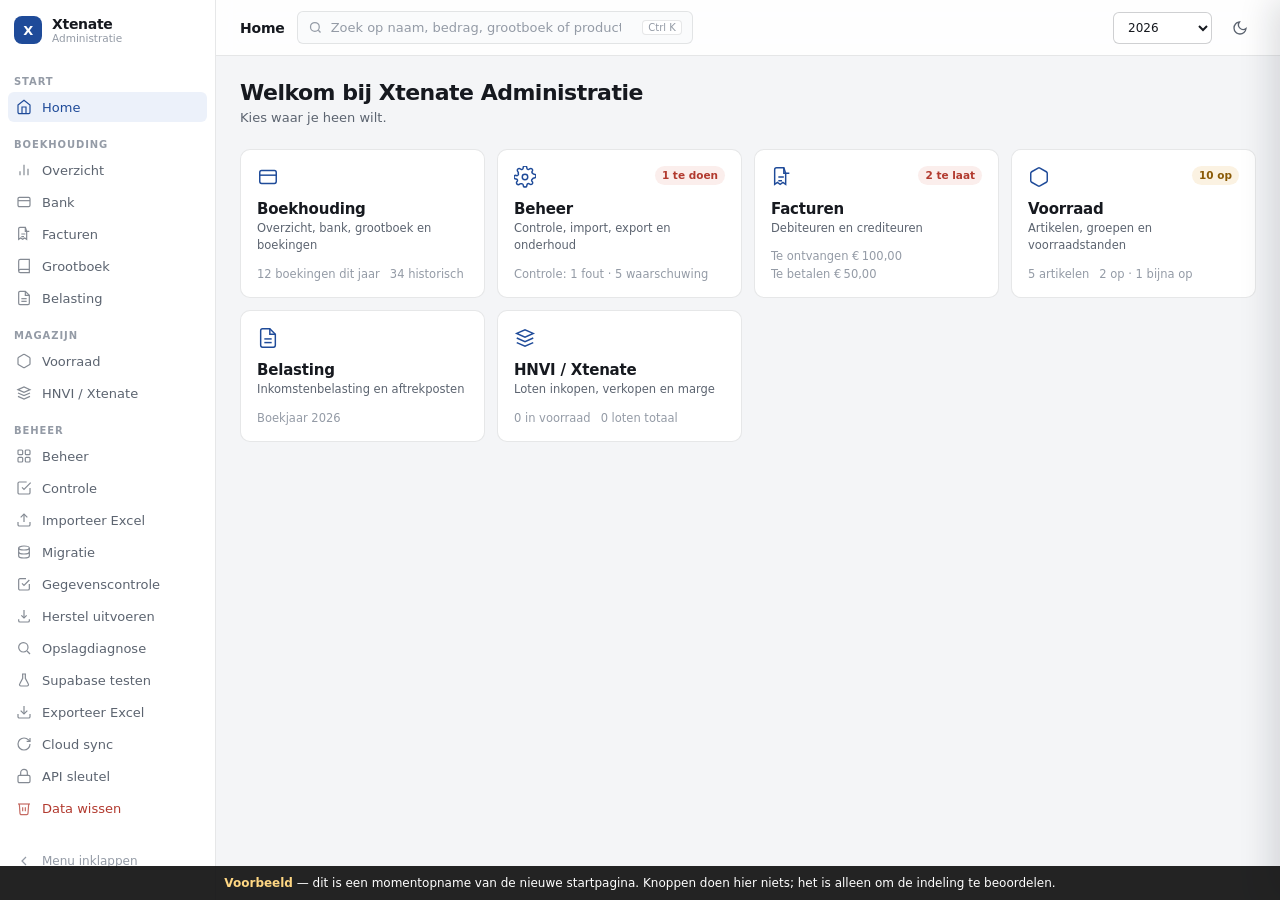
==== commit ba6157c8: "Add files via upload" ====
--- a/voorbeeld-home.html
+++ b/voorbeeld-home.html
@@ -545,7 +545,7 @@
       </span>
       <span class="home-tegel-titel">Boekhouding</span>
       <span class="home-tegel-uitleg">Overzicht, bank, grootboek en boekingen</span>
-      <div class="home-tegel-regels"><span>161 boekingen dit jaar</span><span>473 historisch</span></div>
+      <div class="home-tegel-regels"><span>12 boekingen dit jaar</span><span>34 historisch</span></div>
     </button>
     <button type="button" class="home-tegel" aria-label="Beheer — Controle, import, export en onderhoud" data-onclick="gaNaar('beheer')">
       <span class="home-tegel-kop">
@@ -563,7 +563,7 @@
       </span>
       <span class="home-tegel-titel">Facturen</span>
       <span class="home-tegel-uitleg">Debiteuren en crediteuren</span>
-      <div class="home-tegel-regels"><span>Te ontvangen € 367,63</span><span>Te betalen € 98,40</span></div>
+      <div class="home-tegel-regels"><span>Te ontvangen € 100,00</span><span>Te betalen € 50,00</span></div>
     </button>
     <button type="button" class="home-tegel" aria-label="Voorraad — Artikelen, groepen en voorraadstanden" data-onclick="gaNaar('voorraad')">
       <span class="home-tegel-kop">
@@ -572,7 +572,7 @@
       </span>
       <span class="home-tegel-titel">Voorraad</span>
       <span class="home-tegel-uitleg">Artikelen, groepen en voorraadstanden</span>
-      <div class="home-tegel-regels"><span>21 artikelen</span><span>10 op · 9 bijna op</span></div>
+      <div class="home-tegel-regels"><span>5 artikelen</span><span>2 op · 1 bijna op</span></div>
     </button>
     <button type="button" class="home-tegel" aria-label="Belasting — Inkomstenbelasting en aftrekposten" data-onclick="gaNaar('belasting')">
       <span class="home-tegel-kop">
@@ -1188,7 +1188,7 @@
 <div class="modal">
   <h3 id="cover-modal-title">Artikel toevoegen</h3>
   <div class="form-grid">
-    <div class="form-group full"><label>Artikelnaam</label><input type="text" id="cv-naam" placeholder="bijv. Stitch"></div>
+    <div class="form-group full"><label>Artikelnaam</label><input type="text" id="cv-naam" placeholder="bijv. Voorbeeldartikel"></div>
     <div class="form-group full"><label>Productgroep</label>
       <select id="cv-cat" aria-label="Productgroep"></select>
     </div>
